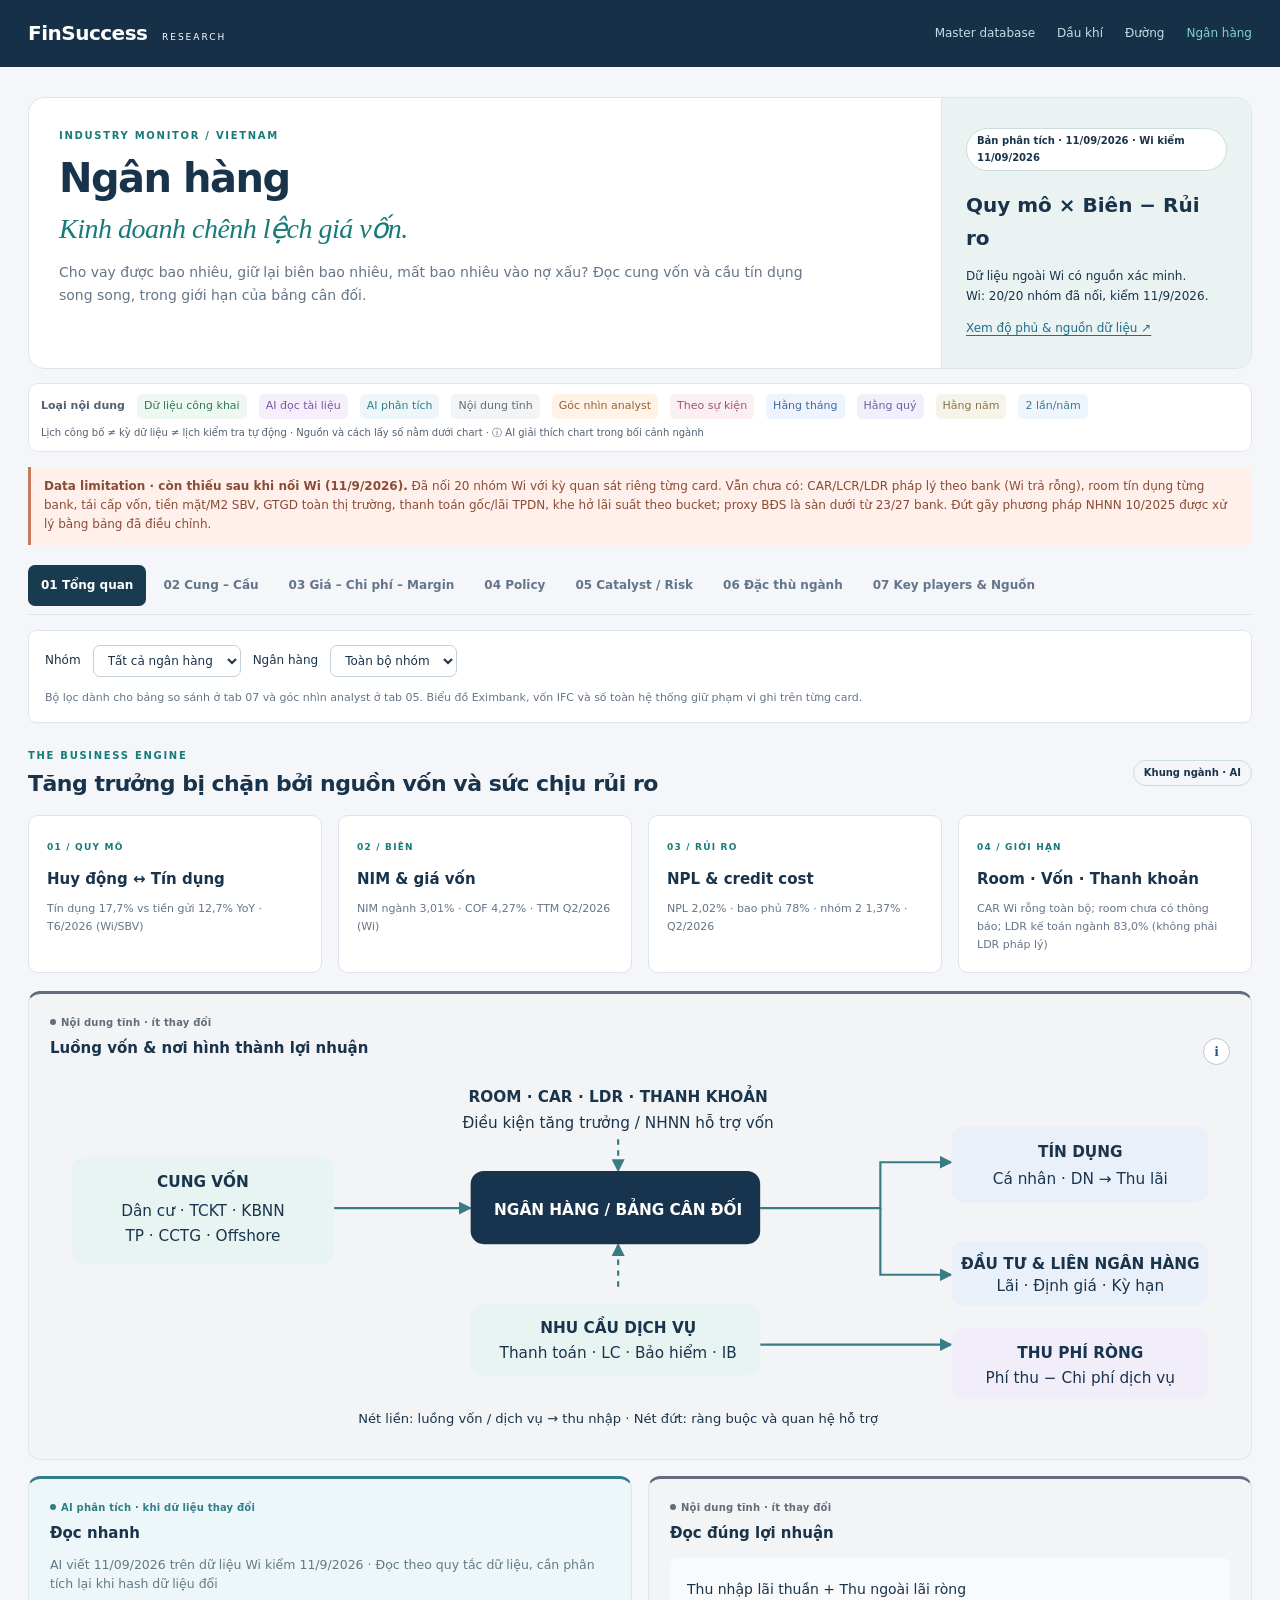
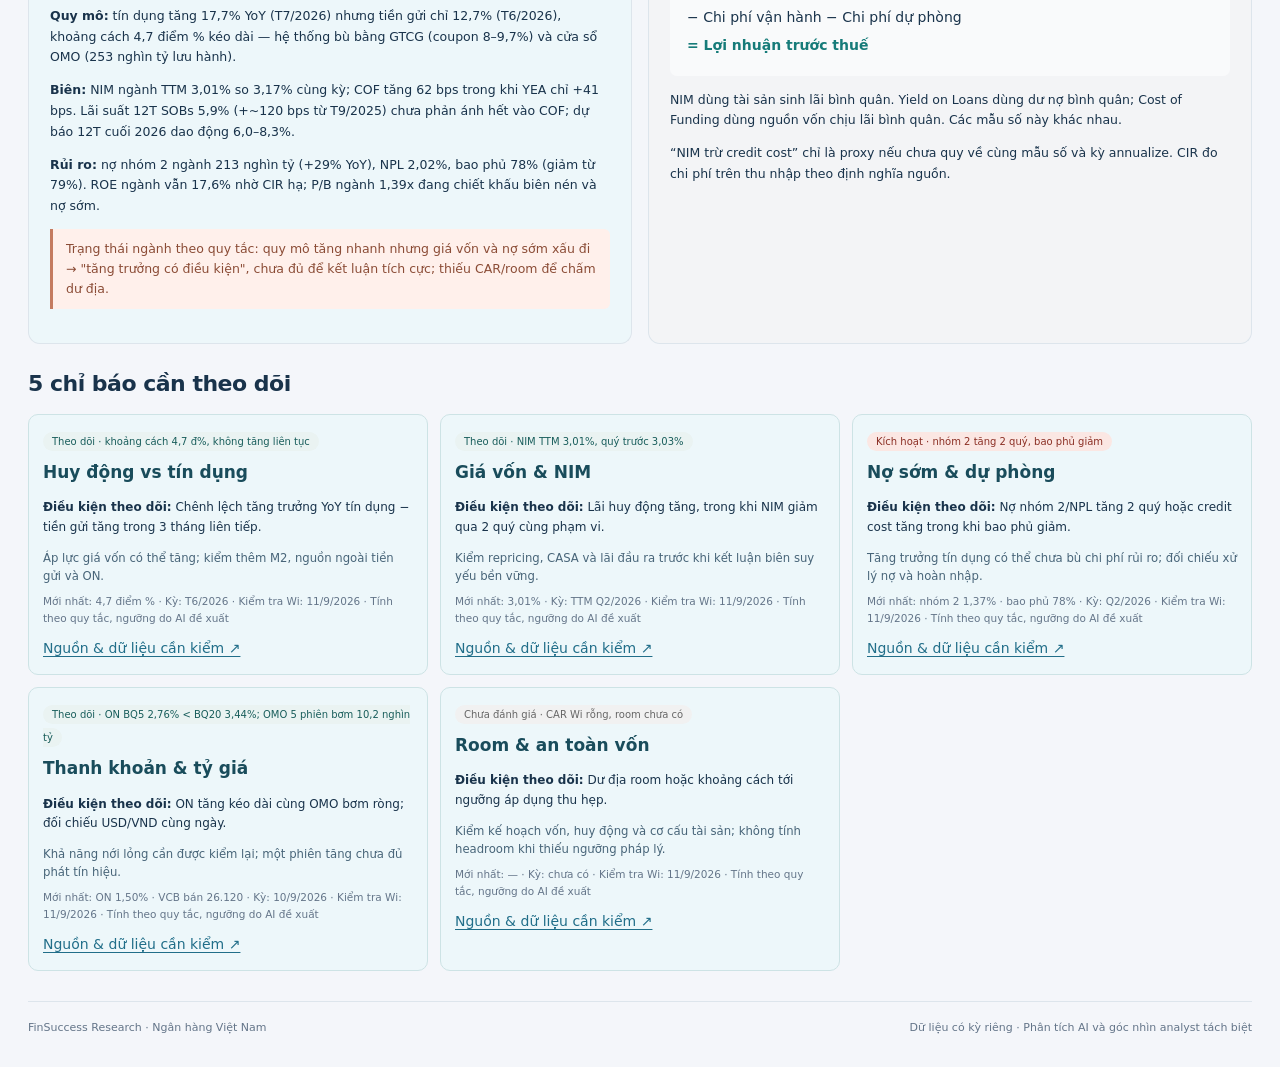
==== Bank/index.html @ e5504bd5 "Tích hợp dashboard Ngân hàng (20 nhóm Wi), cập nhật Dầu khí/Đường và shared assets vào web tổng - Ba" ====
<!doctype html>
<html lang="vi">
<head>
  <meta charset="utf-8"><meta name="viewport" content="width=device-width,initial-scale=1">
  <title>Ngân hàng | FinSuccess Industry Research</title>
  <link rel="stylesheet" href="../assets/bank-dashboard.css">
  <link rel="stylesheet" href="../assets/dashboard-ui.css">
</head>
<body data-sector="bank">
<a class="skip" href="#content">Đến nội dung phân tích</a>
<header class="topbar"><div><a class="brand" href="../">FinSuccess <span>RESEARCH</span></a><nav aria-label="Điều hướng ngành"><a href="../">Master database</a><a href="../Dau-khi/">Dầu khí</a><a href="../Sugar/">Đường</a><a href="./" aria-current="page">Ngân hàng</a></nav></div></header>
<main class="wrap">
  <section class="hero">
    <div><p class="eyebrow">INDUSTRY MONITOR / VIETNAM</p><h1>Ngân hàng<span>Kinh doanh chênh lệch giá vốn.</span></h1><p class="lede">Cho vay được bao nhiêu, giữ lại biên bao nhiêu, mất bao nhiêu vào nợ xấu? Đọc cung vốn và cầu tín dụng song song, trong giới hạn của bảng cân đối.</p></div>
    <div class="hero-aside"><span class="pill">Bản phân tích · 11/09/2026 · Wi kiểm 11/09/2026</span><strong>Quy mô × Biên − Rủi ro</strong><p>Dữ liệu ngoài Wi và Wi bundle đã được tích hợp.<br>Một số block vẫn còn giới hạn dữ liệu theo phạm vi đã thống nhất.</p><a href="#mt7">Xem độ phủ & nguồn dữ liệu ↗</a></div>
  </section>
  <div class="data-gap global-gap"><b>Data limitation · Wi bundle đã được nối.</b> Các số huy động, tín dụng, NIM, chất lượng tài sản, tỷ giá và định giá hiển thị khi có dữ liệu đã xác minh. Một số chỉ tiêu vẫn còn giới hạn (CAR/LDR/LCR, room, refinancing, SBV cash, v.v.) nên không thể kết luận xu hướng toàn ngành từ các khối đó. Số ngoài Wi luôn ghi riêng kỳ và phạm vi.</div>
  <nav class="major-tabs" role="tablist" aria-label="Phân tích ngành ngân hàng">
    <button class="majortabbtn" role="tab" id="tab-mt1" aria-controls="pane-mt1" data-tab="mt1">01 Tổng quan</button>
    <button class="majortabbtn" role="tab" id="tab-mt2" aria-controls="pane-mt2" data-tab="mt2">02 Cung – Cầu</button>
    <button class="majortabbtn" role="tab" id="tab-mt3" aria-controls="pane-mt3" data-tab="mt3">03 Giá – Chi phí – Margin</button>
    <button class="majortabbtn" role="tab" id="tab-mt4" aria-controls="pane-mt4" data-tab="mt4">04 Policy</button>
    <button class="majortabbtn" role="tab" id="tab-mt5" aria-controls="pane-mt5" data-tab="mt5">05 Catalyst / Risk</button>
    <button class="majortabbtn" role="tab" id="tab-mt6" aria-controls="pane-mt6" data-tab="mt6">06 Đặc thù ngành</button>
    <button class="majortabbtn" role="tab" id="tab-mt7" aria-controls="pane-mt7" data-tab="mt7">07 Key players & Nguồn</button>
  </nav>
  <div id="content">
  <section class="majorpane" id="pane-mt1" role="tabpanel" aria-labelledby="tab-mt1" data-tab="mt1">
    <div class="sectionhead"><div><p class="eyebrow">THE BUSINESS ENGINE</p><h2>Tăng trưởng bị chặn bởi nguồn vốn và sức chịu rủi ro</h2></div><span class="tag">Khung ngành · AI</span></div>
    <div class="grid four kpis">
      <article><span>01 / QUY MÔ</span><strong>Huy động ↔ Tín dụng</strong><p>Wi bundle + nguồn public · tháng</p></article>
      <article><span>02 / BIÊN</span><strong>NIM & giá vốn</strong><p>Wi bundle + nguồn public · quý</p></article>
      <article><span>03 / RỦI RO</span><strong>NPL & credit cost</strong><p>Wi bundle + nguồn public · quý</p></article>
      <article><span>04 / GIỚI HẠN</span><strong>Room · Vốn · Thanh khoản</strong><p>Giới hạn vẫn hiển thị rõ khi thiếu dữ liệu</p></article>
    </div>
    <article class="card" data-update-kind="static" data-cadence="rare"><h3 class="chart-title">Luồng vốn & nơi hình thành lợi nhuận</h3>
      <div class="flow-scroll" tabindex="0" role="region" aria-label="Sơ đồ luồng vốn; cuộn ngang trên màn hình nhỏ">
      <svg class="flow" viewBox="0 0 1080 330" role="img" aria-labelledby="flow-title flow-desc"><title id="flow-title">Luồng vốn ngành ngân hàng</title><desc id="flow-desc">Người gửi tiền và nhà tài trợ cấp vốn cho ngân hàng. Ngân hàng phân bổ vào tín dụng và đầu tư. Khách hàng dùng dịch vụ tạo thu phí. NHNN, room và các tỷ lệ an toàn là điều kiện hỗ trợ hoặc giới hạn, thể hiện bằng nét đứt.</desc><defs><marker id="arrow" viewBox="0 0 10 10" refX="9" refY="5" markerWidth="6" markerHeight="6" orient="auto-start-reverse"><path d="M0 0L10 5L0 10Z" fill="#387d85"/></marker></defs>
      <g fill="none" stroke="#387d85" stroke-width="2" marker-end="url(#arrow)"><path d="M260 120H385"/><path d="M650 120H760V78H825"/><path d="M760 120V181H825"/><path d="M650 245H825"/><path stroke-dasharray="5 5" d="M520 192V153"/><path stroke-dasharray="5 5" d="M520 57V86"/></g>
      <rect x="20" y="73" width="240" height="98" rx="12" fill="#e8f4f1"/><rect x="385" y="86" width="265" height="67" rx="12" fill="#18334e"/><rect x="825" y="45" width="235" height="70" rx="12" fill="#eaf0fa"/><rect x="825" y="150" width="235" height="59" rx="12" fill="#eaf0fa"/><rect x="385" y="208" width="265" height="65" rx="12" fill="#e8f4f1"/><rect x="825" y="230" width="235" height="65" rx="12" fill="#f1edf9"/>
      <g text-anchor="middle" font-family="system-ui" font-size="14" fill="#19344d"><text x="140" y="101" font-weight="700">CUNG VỐN</text><text x="140" y="127">Dân cư · TCKT · KBNN</text><text x="140" y="150">TP · CCTG · Offshore</text><text x="520" y="126" fill="white" font-weight="700">NGÂN HÀNG / BẢNG CÂN ĐỐI</text><text x="943" y="73" font-weight="700">TÍN DỤNG</text><text x="943" y="98">Cá nhân · DN → Thu lãi</text><text x="943" y="176" font-weight="700">ĐẦU TƯ & LIÊN NGÂN HÀNG</text><text x="943" y="196">Lãi · Định giá · Kỳ hạn</text><text x="520" y="234" font-weight="700">NHU CẦU DỊCH VỤ</text><text x="520" y="257">Thanh toán · LC · Bảo hiểm · IB</text><text x="943" y="257" font-weight="700">THU PHÍ RÒNG</text><text x="943" y="280">Phí thu − Chi phí dịch vụ</text><text x="520" y="23" font-weight="700">ROOM · CAR · LDR · THANH KHOẢN</text><text x="520" y="47">Điều kiện tăng trưởng / NHNN hỗ trợ vốn</text><text x="520" y="317" font-size="12">Nét liền: luồng vốn / dịch vụ → thu nhập · Nét đứt: ràng buộc và quan hệ hỗ trợ</text></g></svg></div>
      <p class="chart-insight">AI · 11/09/2026 · Khung cơ chế, chưa có dữ liệu ngành: tiền gửi là nghĩa vụ của bank; tín dụng và danh mục đầu tư tạo tài sản sinh lãi. Cung và cầu liên hệ qua bảng cân đối, không phải chuỗi biến đổi hàng hóa. Thu dịch vụ tạo nguồn lợi nhuận bổ sung nhưng vẫn có chi phí vận hành và một số nghiệp vụ sử dụng vốn/rủi ro.</p>
    </article>
    <div class="grid two" style="margin-top:16px"><article class="card" data-update-kind="ai" data-cadence="on-data-change"><h3>Đọc nhanh</h3><p class="analysis-date">AI viết 11/09/2026 · Khung phân tích; chưa phải nhận định thị trường hiện tại</p><p><b>Ba lớp cần đọc:</b> quy mô cho vay trong room và khả năng huy động; NIM sau tác động giá vốn; lợi nhuận sau dự phòng và chi phí vận hành.</p><p>Thu phí là nguồn tăng trưởng bổ sung. Để kiểm chứng, phải tách thanh toán, bảo hiểm, LC/bảo lãnh và dịch vụ thị trường vốn; không lấy toàn bộ thu ngoài lãi làm phí.</p><p class="data-gap">Chưa nối Wi nên chưa chấm trạng thái tích cực/tiêu cực cho ngành hoặc từng bank.</p></article><article class="card" data-update-kind="static" data-cadence="rare"><h3>Đọc đúng lợi nhuận</h3><div class="equation">Thu nhập lãi thuần + Thu ngoài lãi ròng<br>− Chi phí vận hành − Chi phí dự phòng<br><b>= Lợi nhuận trước thuế</b></div><p>NIM dùng tài sản sinh lãi bình quân. Yield on Loans dùng dư nợ bình quân; Cost of Funding dùng nguồn vốn chịu lãi bình quân. Các mẫu số này khác nhau.</p><p>“NIM trừ credit cost” chỉ là proxy nếu chưa quy về cùng mẫu số và kỳ annualize. CIR đo chi phí trên thu nhập theo định nghĩa nguồn.</p></article></div>
    <div class="sectionhead"><h2>5 chỉ báo cần theo dõi</h2></div><div id="overview-watch" class="monitor-grid"></div>
  </section>
  <section class="majorpane" id="pane-mt2" role="tabpanel" aria-labelledby="tab-mt2" data-tab="mt2" hidden>
    <div class="sectionhead"><div><p class="eyebrow">FUNDING & DEMAND</p><h2>Cung vốn đi cùng cầu tín dụng</h2></div></div>
    <div class="subtabs" role="tablist" aria-label="Địa lý cung cầu"><button class="tabbtn" role="tab" id="geo-vn" aria-controls="geo-pane-vn" aria-selected="true" data-geo="vn">Việt Nam</button><button class="tabbtn" role="tab" id="geo-world" aria-controls="geo-pane-world" aria-selected="false" tabindex="-1" data-geo="world">Thế giới / vốn offshore</button></div>
    <div id="geo-pane-vn" role="tabpanel" aria-labelledby="geo-vn"><div class="grid two" data-blocks="2"></div></div>
    <div id="geo-pane-world" role="tabpanel" aria-labelledby="geo-world" hidden><article class="card" data-update-kind="document" data-cadence="irregular" data-refresh-status="snapshot"><h3 class="chart-title">VPBank · nguồn vốn IFC dài hạn</h3><div class="offshore-number">150 <span>triệu USD · khoản vay được phê duyệt</span></div><p>IFC công bố khoản vay 5 năm tối đa 100 triệu USD và 7 năm tối đa 50 triệu USD, hướng tới SME, doanh nghiệp do phụ nữ làm chủ và SME nông nghiệp.</p><ol class="timeline"><li><b>10/02/2026</b><span>Công bố đề xuất đầu tư</span></li><li><b>27/03/2026</b><span>Phê duyệt</span></li><li><b>20/05/2026</b><span>Ký kết</span></li><li><b>29/06/2026</b><span>Hồ sơ ghi nhận “Invested”</span></li></ol><p class="data-gap">Quy mô phê duyệt không xác nhận toàn bộ tiền đã giải ngân. Không cộng khoản IFC 150 triệu USD với tổng gói dự kiến tối đa 830 triệu USD vì IFC là một cấu phần.</p><p class="source-links">Nguồn: <a href="https://disclosures.ifc.org/project-detail/SII/52109/vpb-srloan2026" target="_blank" rel="noopener">IFC · dự án 52109</a></p><p class="cadence-note">Kỳ: sự kiện năm 2026 · Nguồn cập nhật: 04/07/2026 · Kiểm tra: 11/09/2026 · Công bố: theo sự kiện, không cố định · Job: chưa tự động</p><p class="chart-insight">AI · 11/09/2026 · Nguồn IFC kỳ hạn dài hỗ trợ cơ cấu nguồn vốn và phân khúc SME. Tác động lên giá vốn phụ thuộc lãi vay, phí, hedge ngoại tệ và tiến độ giải ngân; chưa có đủ số để kết luận NIM tăng.</p></article><p class="note">Phạm vi: nguồn vốn quốc tế cho ngân hàng Việt Nam, không phải tổng cung–cầu tín dụng toàn cầu. Lợi suất 17 nước và tỷ giá theo dõi ở Catalyst/Risk khi nối Wi.</p></div>
  </section>
  <section class="majorpane" id="pane-mt3" role="tabpanel" aria-labelledby="tab-mt3" data-tab="mt3" hidden>
    <div class="sectionhead"><div><p class="eyebrow">PRICING & PROFITABILITY</p><h2>Giá đầu ra, chi phí đầu vào, biên giữ lại</h2></div><span class="tag">Lãi vay công bố ≠ NIM</span></div>
    <div class="rate-controls"><label for="rate-window">Khoảng thời gian Eximbank</label><select id="rate-window"><option value="all">Toàn bộ năm 2026</option><option value="3">3 tháng gần nhất có số</option></select></div>
    <div class="grid two"><article class="card" data-update-kind="document" data-cadence="irregular" data-refresh-status="loaded"><h3 class="chart-title">Eximbank · lãi suất cho vay bình quân</h3><p class="unit">%/năm · khoản vay theo công bố Eximbank</p><div id="eib-lending" class="chart"></div><div class="chart-legend"><span style="--series:#167b79">Toàn bộ</span><span style="--series:#426cba">Cá nhân</span><span style="--series:#ad724d">Doanh nghiệp</span></div><div class="external-meta"></div><p class="data-gap">Phạm vi một ngân hàng; không đại diện lãi vay toàn ngành, không phải lãi suất của mọi khoản vay mới hoặc Yield on Loans tính từ BCTC.</p><p class="chart-insight">AI · 11/09/2026 · Bản nền EIB tháng 1–7/2026: lãi suất cho vay bình quân tăng, nhưng chưa đủ suy lợi nhuận cải thiện. Đọc đồng thời chênh lệch lãi suất công bố, quy mô và rủi ro khách vay. Khi dữ liệu vượt kỳ này, cần phân tích lại nhận định.</p></article>
    <article class="card" data-update-kind="document" data-cadence="irregular" data-refresh-status="loaded"><h3 class="chart-title">Eximbank · chênh lệch lãi suất bình quân</h3><p class="unit">điểm phần trăm/năm · chênh lệch theo công bố</p><div id="eib-spread" class="chart"></div><div class="chart-legend"><span style="--series:#7862a4">Chênh lệch lãi suất</span></div><div class="external-meta"></div><p class="data-gap">Đây là chênh lệch công bố của Eximbank, không phải NIM hoặc biên sau credit cost. Không trộn với lãi huy động niêm yết của kỳ hạn đơn lẻ.</p><p class="chart-insight">AI · 11/09/2026 · Bản nền EIB tháng 1–7/2026: chênh lệch cuối kỳ thấp hơn đầu kỳ dù lãi vay tăng. Tín hiệu phù hợp với sức ép giá vốn tương đối, nhưng cần NIM Wi và cơ cấu vốn để xác định tác động lợi nhuận.</p></article></div>
    <details class="data-table"><summary>Bảng số gốc Eximbank · xem và đối chiếu</summary><div id="eib-table" class="table-scroll"></div></details>
    <p id="eib-summary" class="note" aria-live="polite"></p>
    <div class="grid two" data-blocks="3"></div>
  </section>
  <section class="majorpane" id="pane-mt4" role="tabpanel" aria-labelledby="tab-mt4" data-tab="mt4" hidden>
    <div class="sectionhead"><div><p class="eyebrow">POLICY TRANSMISSION</p><h2>Chính sách đặt giới hạn cho tăng trưởng</h2></div></div>
    <article class="card" data-update-kind="event" data-cadence="event"><h3 class="chart-title">Mốc pháp lý cần đặt cạnh bảng cân đối</h3><ol class="timeline policy-timeline"><li><b>TT22/2019 & sửa đổi</b><span>Giới hạn và tỷ lệ an toàn. Theo dõi cách xác định nguồn vốn, dư nợ, kỳ hạn và đối tượng áp dụng.</span></li><li><b>TT41/2016 → TT14/2025</b><span>Khung an toàn vốn cần đối chiếu lộ trình chuyển đổi của từng bank. TT14 có hiệu lực 15/09/2025; không đồng nghĩa mọi bank áp dụng đầy đủ ngay.</span></li><li><b>TT25/2026 · 01/07/2026</b><span>Sửa đổi TT22/2019, ban hành 22/06/2026. Cần đọc điều khoản và công bố của bank trước khi tính dư địa.</span></li><li><b>Dự thảo / lấy ý kiến</b><span>Tách đề xuất với văn bản đã ban hành và ngày hiệu lực. Chưa có nội dung dự thảo mới được xác minh trong phiên.</span></li></ol><div class="transmission"><span>Quy định / room</span><b>→</b><span>Vốn & thanh khoản khả dụng</span><b>→</b><span>Tín dụng / cơ cấu tài sản</span><b>→</b><span>NIM · ROE · rủi ro</span></div><p class="source-links">Nguồn: <a href="https://tapchinganhang.gov.vn/chuan-hoa-ty-le-an-toan-von-buoc-tien-moi-trong-quan-ly-rui-ro-va-nang-cao-suc-chong-chiu-cua-he-thong-ngan-hang-16379.html" target="_blank" rel="noopener">Tạp chí Ngân hàng · TT14</a> · <a href="https://congbao.chinhphu.vn/van-ban/thong-tu-so-25-2026-tt-nhnn-469825.htm" target="_blank" rel="noopener">Công báo · TT25/2026</a> · <a href="https://sbv.gov.vn/vi/web/sbv_portal/l%E1%BA%A5y-%C3%BD-ki%E1%BA%BFn-d%E1%BB%B1-th%E1%BA%A3o-vbqppl1" target="_blank" rel="noopener">SBV · dự thảo</a></p><p class="cadence-note">Kỳ: mốc ban hành/hiệu lực · Kiểm tra: 11/09/2026 · Công bố: theo sự kiện · Job: chưa tự động</p><p class="data-gap">Danh sách theo dõi, chưa phải bộ văn bản hợp nhất đầy đủ tại 11/09/2026. Chưa xác minh hết sửa đổi, lộ trình và ngưỡng từng bank; không hiển thị trạng thái tuân thủ. LCR không mặc định là tỷ lệ do TT22 quy định.</p><p class="chart-insight">AI · 11/09/2026 · Sửa cách tính tỷ lệ có thể thay đổi khả năng phân bổ vốn ngay cả khi quy mô tài sản không đổi. Muốn đo tác động phải xác định điều khoản, thời điểm và mẫu số của bank; không gán điểm tác động giả cho văn bản.</p></article>
    <div class="grid two" data-blocks="4"></div><article class="note"><b>Tài liệu nghiên cứu pháp lý</b><p><a href="https://notebook.google.com/notebook/c62e7919-7fc8-440f-9987-6a47ce4d94d0" target="_blank" rel="noopener">Mở NotebookLM do analyst cung cấp ↗</a></p><p class="data-gap">Notebook chưa đọc được trong phiên. Nội dung bên trong chưa được dùng làm bằng chứng; văn bản mới cần đối chiếu nguồn chính thức.</p></article>
  </section>
  <section class="majorpane" id="pane-mt5" role="tabpanel" aria-labelledby="tab-mt5" data-tab="mt5" hidden>
    <div class="sectionhead"><div><p class="eyebrow">THESIS MONITOR</p><h2>Tín hiệu nào sẽ đổi cách nhìn ngành?</h2></div></div>
    <p class="note">Điều kiện dưới đây là giả định theo dõi do AI đề xuất, chưa được kiểm định thống kê. Thiếu số thì trạng thái là “Chưa đánh giá”, không phải “Bình thường”.</p><div id="catalyst-watch" class="monitor-grid"></div>
    <div class="scenarios"><div role="tablist" aria-label="Kịch bản ngành"><button class="tabbtn" role="tab" data-scenario="base" id="scenario-base" aria-controls="scenario-detail" aria-selected="true">Cơ sở</button><button class="tabbtn" role="tab" data-scenario="up" id="scenario-up" aria-controls="scenario-detail" aria-selected="false" tabindex="-1">Thuận lợi</button><button class="tabbtn" role="tab" data-scenario="down" id="scenario-down" aria-controls="scenario-detail" aria-selected="false" tabindex="-1">Bất lợi</button></div><p id="scenario-detail" role="tabpanel" aria-labelledby="scenario-base"></p><small>Khung điều kiện, không gán xác suất hoặc giá mục tiêu khi chưa có dữ liệu.</small></div>
    <div class="grid two" data-blocks="5"></div>
    <details class="analyst-input" data-update-kind="analyst" data-cadence="on-demand"><summary>Góc nhìn riêng của analyst</summary><p>Nhập key insight, giả định hoặc phản biện riêng. Lưu trên trình duyệt này, theo mã/nhóm đang chọn; không tự đồng bộ hay bị job dữ liệu ghi đè.</p><label for="analyst-author">Tác giả</label><input id="analyst-author" maxlength="100" autocomplete="name"><label for="analyst-note">Góc nhìn riêng</label><textarea id="analyst-note" rows="5" maxlength="10000" placeholder="Chưa có ý kiến analyst."></textarea><button class="btn" id="save-note">Lưu góc nhìn</button><button class="btn secondary" id="export-note">Xuất bản sao JSON</button><p id="note-status" role="status"></p></details>
  </section>
  <section class="majorpane" id="pane-mt6" role="tabpanel" aria-labelledby="tab-mt6" data-tab="mt6" hidden>
    <div class="sectionhead"><div><p class="eyebrow">BALANCE SHEET CONSTRAINTS</p><h2>Rủi ro nằm trong cơ cấu, kỳ hạn và mẫu số</h2></div></div>
    <div class="grid two" data-blocks="6"></div>
    <article class="card" data-update-kind="static" data-cadence="rare"><h3>Quy tắc cho proxy BĐS</h3><div class="equation">Tỷ trọng mẫu = Σ dư nợ liên quan BĐS không trùng / Σ tổng dư nợ cùng mẫu<br>Ước lượng hệ thống = tỷ trọng mẫu × tín dụng hệ thống cùng mốc</div><p>Tách BĐS kinh doanh, xây dựng, mua/sửa nhà. Bank không tách vay mua nhà khỏi bán lẻ phải ghi “chưa tách”, không thay bằng 0. Công bố danh sách bank, kỳ, dư nợ mẫu và tỷ lệ độ phủ; khi đổi mẫu phải trình bày ảnh hưởng.</p><p class="data-gap">Ngoại suy giả định bank ngoài mẫu có cơ cấu tương tự mẫu niêm yết; giả định có thể sai đáng kể. Không nối quý của bank với tháng mới nhất của hệ thống rồi trình bày là số cùng kỳ.</p></article>
  </section>
  <section class="majorpane" id="pane-mt7" role="tabpanel" aria-labelledby="tab-mt7" data-tab="mt7" hidden>
    <div class="sectionhead"><div><p class="eyebrow">BANK UNIVERSE & DATA COVERAGE</p><h2>So sánh đúng nhóm, đúng dữ liệu</h2></div></div>
    <div id="players" class="grid four"></div><p class="note">Nhóm theo flow nghiên cứu, không phải phân loại pháp lý hoặc xếp hạng đầu tư. Agribank thuộc Big 4/SOBs nhưng không có P/E/P/B cổ phiếu niêm yết. Danh sách là universe theo dõi, không khẳng định số mã có dữ liệu Wi.</p><div class="table-scroll"><table><caption>Chỉ số so sánh từng bank · bộ lọc áp dụng bảng này và góc nhìn analyst</caption><thead><tr><th>Mã</th><th>Nhóm</th><th>NIM</th><th>CASA</th><th>NPL</th><th>ROE</th><th>P/B</th><th>Kỳ / Trạng thái</th></tr></thead><tbody id="bank-rows"></tbody></table></div>
    <div class="grid two" data-blocks="7"></div>
    <div class="sectionhead"><h2>Nguồn dữ liệu & phần đang chờ</h2><span id="coverage-count" class="tag"></span></div><div class="table-scroll"><table><caption>Danh mục nguồn · dữ liệu thiếu luôn hiển thị</caption><thead><tr><th>Block / chỉ tiêu</th><th>Nguồn</th><th>Kỳ quan sát / Lịch công bố</th><th>Kiểm tra / Trạng thái</th><th>Giới hạn</th></tr></thead><tbody id="source-rows"></tbody></table></div><p class="note">Đã nối bộ tải công khai Eximbank năm 2026, IFC, pháp lý và Wi bundle session-only với dữ liệu thực. Một số khối vẫn còn giới hạn/không có dữ liệu công bố đầy đủ; các phần thiếu vẫn được giữ rõ bằng cảnh báo dữ liệu. Chưa cấu hình job gọi mô hình AI.</p>
  </section>
  </div>
  <footer>FinSuccess Research · Ngân hàng Việt Nam <span>Dữ liệu có kỳ riêng · Phân tích AI và góc nhìn analyst tách biệt</span></footer>
</main>
<noscript><p class="data-gap">Cần bật JavaScript để chuyển tab và xem biểu đồ. Số Wi nằm trong data/bank-wi-data.js và chỉ hiển thị khi có JavaScript.</p></noscript>
<script src="../data/bank-public-data.js"></script><script src="../data/bank-wi-data.js"></script><script src="../assets/bank-content.js"></script><script src="../assets/bank-dashboard.js"></script><script src="../assets/bank-wi.js"></script><script src="../assets/sector-content.js"></script><script src="../assets/dashboard-ui.js"></script>
</body></html>
---- assets/bank-dashboard.css ----
:root{--page:#f4f6fa;--ink:#19334b;--muted:#647589;--line:#dde5ec;--accent:#167b79;--card:#fff;--navy:#19334b}
*{box-sizing:border-box}body{margin:0;background:var(--page);color:var(--ink);font:14px/1.65 Inter,system-ui,-apple-system,sans-serif}a{color:#216e89;text-underline-offset:3px}button,input,select,textarea{font:inherit}button,a,input,select,textarea,summary{touch-action:manipulation}button{cursor:pointer}button:focus-visible,a:focus-visible,summary:focus-visible,select:focus-visible,input:focus-visible,textarea:focus-visible{outline:3px solid #2d9c9b;outline-offset:3px}[hidden]{display:none!important}.skip{position:absolute;left:10px;top:-80px;background:white;padding:10px;z-index:30}.skip:focus{top:10px}.topbar{background:#163047;color:white}.topbar>div{max-width:1420px;margin:auto;padding:17px 28px;display:flex;align-items:center;justify-content:space-between;gap:14px}.topbar a{color:#c9dae7;text-decoration:none;font-size:12px}.topbar a[aria-current]{color:#80d3ca}.topbar .brand{font-size:20px;font-weight:800;letter-spacing:-.5px;color:#fff}.brand span{font-size:9px;letter-spacing:2px;margin-left:8px;font-weight:500}.topbar nav{display:flex;gap:22px}.wrap{max-width:1420px;margin:auto;padding:30px 28px}.hero{background:white;border:1px solid var(--line);border-radius:16px;display:grid;grid-template-columns:1fr 310px;overflow:hidden}.hero>div:first-child{padding:30px}.eyebrow{font-size:10px;font-weight:800;letter-spacing:1.7px;color:var(--accent);margin:0 0 10px}h1{font-size:40px;line-height:1.15;letter-spacing:-1.5px;margin:0}h1 span{display:block;font:italic 28px/1.35 Georgia,serif;color:var(--accent);letter-spacing:-.5px;margin-top:9px}.lede{max-width:760px;color:var(--muted);margin-bottom:0}.hero-aside{background:#eaf3f2;padding:30px 24px;border-left:1px solid #d8e9e5;display:flex;flex-direction:column;justify-content:center}.hero-aside strong{font-size:20px;margin-top:18px}.hero-aside p,.hero-aside a{font-size:12px}.pill,.tag{display:inline-block;width:fit-content;border:1px solid #cbdcde;border-radius:100px;padding:4px 10px;font-size:10px;font-weight:700;white-space:normal}.hero-aside .pill{background:white}.data-gap{background:#fff0eb;border-left:3px solid #c47b60;color:#8b4c36;padding:10px 13px;font-size:12px;line-height:1.6;border-radius:0 6px 6px 0}.global-gap{margin:15px 0}.major-tabs{display:flex;gap:4px;border-bottom:1px solid var(--line);margin:20px 0 0;overflow:auto;background:var(--page);padding-bottom:8px}.majortabbtn{border:0;background:transparent;padding:11px 13px;white-space:nowrap;color:var(--muted);font-size:12px;font-weight:700;border-radius:7px}.majortabbtn[aria-selected=true]{background:#193b50;color:white}.sectionhead{display:flex;align-items:center;justify-content:space-between;gap:15px;margin:25px 0 16px}.sectionhead h2{font-size:22px;line-height:1.35;margin:0;font-weight:700;letter-spacing:-.5px}.sectionhead .eyebrow{margin-bottom:5px}.grid{display:grid;gap:16px}.two{grid-template-columns:repeat(2,minmax(0,1fr))}.four{grid-template-columns:repeat(4,minmax(0,1fr))}.card{background:white;border:1px solid var(--line);padding:21px;border-radius:12px;margin-bottom:0}.card h3{font-size:15px;line-height:1.4;margin:0 0 12px}.card p{font-size:12.5px}.card .unit{font-size:11px;color:var(--muted);margin-top:-2px}.kpis{margin-bottom:18px}.kpis article{padding:18px;background:white;border:1px solid var(--line);border-radius:10px}.kpis article>span{font-size:9px;letter-spacing:1.2px;font-weight:800;color:var(--accent)}.kpis strong{font-size:15px;display:block;margin-top:10px}.kpis p{font-size:11px;color:var(--muted);margin:8px 0 0}.flow-scroll{overflow-x:auto}.flow{width:100%;min-width:800px;display:block}.equation{background:#ffffff90;padding:17px;border-radius:7px;font-size:14px;line-height:2;margin:14px 0}.equation b{color:var(--accent)}.note{padding:15px 18px;background:#eaf1f5;border-radius:8px;font-size:12px;margin:16px 0}.note p{margin-bottom:0}.source-links{font-size:11px!important;overflow-wrap:anywhere;margin:12px 0 4px}.source-note{font-size:11px;color:var(--muted)}.cadence-note{font-size:10px;color:var(--muted);line-height:1.6}.gap-empty{padding:22px 16px;border:1px dashed #c6d4df;border-radius:8px;margin:14px 0;background:#ffffff66;min-height:110px;display:flex;flex-direction:column;justify-content:center;align-items:center;text-align:center}.gap-empty strong{font-size:15px;color:#6e7e8a}.gap-empty span{font-size:11px;color:#748695;margin-top:4px}.subtabs,.scenarios>div{display:flex;gap:7px;margin:14px 0}.tabbtn{border:1px solid #c5d5df;background:white;border-radius:7px;color:var(--ink);padding:8px 15px;font-size:12px}.tabbtn[aria-selected=true]{background:#dcecea;border-color:#99c4bf;color:#185d5b;font-weight:700}[data-blocks]{margin:16px 0}.offshore-number{font-size:50px;font-weight:750;letter-spacing:-2px;color:var(--accent)}.offshore-number span{font-size:14px;letter-spacing:0;font-weight:500}.timeline{padding:0;list-style:none;display:grid;grid-template-columns:repeat(4,minmax(0,1fr));gap:18px;margin:24px 0}.timeline li{padding-top:12px;border-top:3px solid #84bdb7;font-size:12px}.timeline b,.timeline span{display:block}.timeline span{color:var(--muted);margin-top:5px}.transmission{display:flex;align-items:center;gap:12px;flex-wrap:wrap;margin:18px 0}.transmission span{background:#fff9;border:1px solid #e7d4dd;border-radius:8px;padding:10px;font-size:12px}.rate-controls,.bank-filter{display:flex;align-items:center;flex-wrap:wrap;gap:12px;font-size:12px;margin:15px 0}.bank-filter{background:white;padding:14px 16px;border:1px solid var(--line);border-radius:8px}.bank-filter p{width:100%;margin:0;color:var(--muted);font-size:11px}select,input,textarea{border:1px solid #c2d0db;border-radius:7px;padding:7px 10px;background:white;color:var(--ink);max-width:100%}.chart{height:255px}.chart svg{width:100%;height:100%;overflow:visible}.chart svg text{font:11px system-ui;fill:#6b7e91}.chart circle:focus{outline:none;stroke:#162f49;stroke-width:3}.chart-legend{display:flex;gap:16px;flex-wrap:wrap;font-size:11px;margin:8px 0}.chart-legend span:before{content:'';display:inline-block;vertical-align:middle;width:16px;height:3px;background:var(--series);margin-right:6px}.chart-tooltip{position:fixed;z-index:10001;background:#163047;color:white;padding:8px 12px;border-radius:7px;font-size:12px;pointer-events:none;max-width:230px}.data-table{margin:15px 0;border:1px solid var(--line);border-radius:8px;background:white;padding:12px 16px;font-size:12px}.data-table summary{cursor:pointer;font-weight:650}.table-scroll{max-width:100%;overflow:auto;background:white;border:1px solid var(--line);border-radius:9px}table{border-collapse:collapse;width:100%;text-align:left;font-size:11px;min-width:650px}caption{text-align:left;padding:13px;font-weight:700}th,td{border-bottom:1px solid #e5ebf1;padding:11px 13px;vertical-align:top}th{background:#edf2f7;font-size:10px;color:#536c82;text-transform:uppercase;letter-spacing:.5px}td small{display:block;color:var(--muted)}.gap-row td:last-child{color:#91533c;background:#fff4ed}#source-rows td{min-width:145px}#source-rows td:last-child{min-width:260px}.monitor-grid{grid-template-columns:repeat(3,minmax(0,1fr))}.monitor-item strong{font-size:17px!important}.monitor-item p{font-size:12px}.monitor-item .status{border-radius:99px;padding:4px 9px;background:white;font-size:10px;color:#7e7659}.scenarios{background:#fff;border:1px solid var(--line);border-radius:10px;padding:18px;margin:20px 0}.scenarios p{font-size:13px}.scenarios small{font-size:11px;color:var(--muted)}.analyst-input input,.analyst-input textarea{display:block;width:100%;margin:6px 0 12px}.analyst-input label{font-weight:700}.btn{background:#183b50;color:white;border:0;border-radius:7px;padding:9px 14px;margin-right:8px;font-size:12px}.btn.secondary{background:white;color:var(--ink);border:1px solid #c2d0db}.player{background:#fff;border:1px solid var(--line);border-radius:10px;padding:16px}.player h3{font-size:14px;margin:0 0 10px}.player p{font-size:12px;color:var(--muted)}.player button{border:1px solid #d6e3ec;background:#edf3f7;border-radius:5px;margin:3px;padding:4px 7px;font-size:10px;color:var(--ink)}footer{margin:30px 0 0;border-top:1px solid var(--line);padding-top:17px;font-size:11px;color:var(--muted);display:flex;justify-content:space-between;gap:10px}.refresh-error{color:#994b36}
@media(max-width:1000px){.four{grid-template-columns:repeat(2,minmax(0,1fr))}.hero{grid-template-columns:1fr 260px}.timeline{grid-template-columns:repeat(2,minmax(0,1fr))}}
@media(max-width:700px){.wrap{padding:17px 14px}.topbar>div{padding:14px;flex-wrap:wrap}.topbar nav{gap:14px;flex-wrap:wrap}.hero{grid-template-columns:1fr}.hero>div:first-child,.hero-aside{padding:22px}.hero-aside{border-left:0;border-top:1px solid #d8e9e5}.hero-aside strong{font-size:18px;margin-top:12px}h1{font-size:34px}h1 span{font-size:24px}.two,.four,.monitor-grid{grid-template-columns:1fr}.kpis{grid-template-columns:repeat(2,minmax(0,1fr));gap:10px}.kpis article{padding:13px}.kpis strong{font-size:13px}.sectionhead h2{font-size:21px}.sectionhead{align-items:flex-start}.card{padding:17px}.major-tabs{margin-top:14px}.chart{height:230px}.timeline{gap:12px}.offshore-number{font-size:40px}.offshore-number span{display:block;font-size:12px}footer{flex-direction:column}.bank-filter label{min-width:60px}.bank-filter select{flex:1;min-width:170px}.update-legend{font-size:10px}.rate-controls select{width:100%}}

/* Wi blocks (assets/bank-wi.js) */
.wi-body h4{font-size:12px;margin:14px 0 6px;color:var(--ink);font-weight:700;letter-spacing:.2px}.wi-body .chart-legend{margin-top:6px}.wi-body svg{width:100%;height:auto;overflow:visible}.wi-body svg text{font:11px system-ui;fill:#6b7e91}.wi-body circle:focus,.wi-body rect:focus{outline:none;stroke:#162f49;stroke-width:2}
.wi-kpis{display:grid;grid-template-columns:repeat(auto-fit,minmax(150px,1fr));gap:10px;margin:8px 0 6px}.wi-kpis>div{background:#f4f8f9;border:1px solid #dfe9ea;border-radius:8px;padding:10px 12px}.wi-kpis span{display:block;font-size:10px;color:var(--muted);letter-spacing:.3px}.wi-kpis b{display:block;font-size:18px;letter-spacing:-.4px;margin-top:3px;color:var(--ink)}.wi-kpis small{display:block;font-size:10.5px;color:var(--muted);margin-top:2px}
.wi-table{margin:8px 0}.wi-table table{min-width:520px;font-size:11px}.wi-table td,.wi-table th{padding:7px 9px;white-space:nowrap}.wi-table td.sym{font-weight:700}.wi-table caption{font-size:10.5px;font-weight:500;color:var(--muted);padding:8px 9px}
.wi-range{display:flex;gap:6px;margin:8px 0}.wi-range button{border:1px solid #c5d5df;background:#fff;border-radius:6px;padding:5px 10px;font-size:11px;color:var(--ink)}.wi-range button[aria-pressed=true]{background:#dcecea;border-color:#99c4bf;color:#185d5b;font-weight:700}
.wi-news{list-style:none;padding:0;margin:6px 0}.wi-news li{border-bottom:1px solid #e5ebf1;padding:7px 0;font-size:12px}.wi-news li span{display:block;font-size:10.5px;color:var(--muted)}.wi-news li a{display:block;color:#216e89}.wi-news li small{display:block;color:var(--muted);font-size:11px;margin-top:2px}
.wi-target{color:#8b4c36;font-weight:600}.wi-framework{display:block;margin-top:6px;color:var(--muted);font-size:11.5px}.wi-two{gap:12px}
.monitor-item .status[data-state=on]{background:#fbe7e3;color:#8b2f24}.monitor-item .status[data-state=watch]{background:#eaf3f2;color:#185d5b}.monitor-item .status[data-state=na]{background:#f1f1f1;color:#666}
#source-rows tr.wi-row td:last-child{color:var(--ink);background:transparent}
@media(max-width:700px){.wi-kpis b{font-size:15px}.wi-two{grid-template-columns:1fr}}
---- assets/dashboard-ui.css ----
/* Shared sector dashboard presentation. Data limitations retain their existing styles. */
[data-update-kind="public"]{--block-bg:#edf8f3;--block-accent:#34745d}
[data-update-kind="periodic"]{--block-bg:#eef4fd;--block-accent:#456a9a}
[data-update-kind="document"]{--block-bg:#f4effb;--block-accent:#7957a2}
[data-update-kind="static"]{--block-bg:#f3f4f6;--block-accent:#626c7a}
[data-update-kind="analyst"]{--block-bg:#fff3e8;--block-accent:#946332}
[data-update-kind="event"]{--block-bg:#fceff4;--block-accent:#9b5672}
[data-update-kind]{background:var(--block-bg)!important;border-top:3px solid var(--block-accent)!important;color:var(--ink,#172b4d)}
.insight[data-update-kind] b{color:inherit}
.update-badge{display:inline-flex;align-items:center;gap:5px;color:var(--block-accent);font-size:10px;font-weight:700;line-height:1.5;margin-bottom:8px;letter-spacing:.02em}
.update-badge::before{content:"";width:6px;height:6px;background:var(--block-accent);border-radius:50%}
.update-legend{display:flex;flex-wrap:wrap;align-items:center;gap:6px 12px;margin:14px 0;padding:10px 12px;border:1px solid #e1e6ed;border-radius:10px;background:#fff;color:#526174;font-size:11px}
.update-legend .legend-item{background:var(--block-bg);color:var(--block-accent);border-radius:5px;padding:3px 7px;border-top:0!important}
.update-legend small{flex-basis:100%;font-size:10px}
.chart-title{display:flex;align-items:flex-start;justify-content:space-between;gap:8px}
.chart-info-button{display:inline-flex;align-items:center;justify-content:center;flex:none;width:27px;height:27px;padding:0;border:1px solid #b8c7d9;border-radius:50%;background:#fff;color:#355978;font:700 15px Georgia,serif;cursor:pointer;vertical-align:middle;margin-left:6px}
.chart-info-button:hover{background:#e5edf7}
.chart-info-button:focus-visible{outline:3px solid #178774;outline-offset:3px}
.chart-info-panel{position:fixed;z-index:10000;box-sizing:border-box;width:min(480px,calc(100vw - 24px));max-height:min(480px,65vh);overflow:auto;padding:17px 19px;background:#fff;color:#23354b;border:1px solid #c6d3e1;border-radius:12px;box-shadow:0 12px 40px #132c4a30;font-size:12px;line-height:1.65;overscroll-behavior:contain}
.chart-info-panel[hidden]{display:none}
.chart-info-panel .conf-note,.chart-info-panel .source-note,.chart-info-panel .signal-line,.chart-info-panel .srcrow{display:block;background:transparent;border:0;padding:0;margin:10px 0;color:#33475c;font-size:12px}
.chart-info-panel .srcrow a{display:inline-block;margin:0 10px 5px 0}
.chart-info-panel a{color:#126a86;text-decoration:underline}
.chart-info-panel .info-heading{font-weight:800;color:#183b57;margin-bottom:8px}
.chart-info-panel code{overflow-wrap:anywhere}
@media print{.chart-info-button,.update-legend{display:none}.chart-info-panel{position:static;width:100%;max-height:none;box-shadow:none;break-inside:avoid}.chart-info-panel[hidden]{display:block}}
/* Let charts and scrollable tables shrink inside narrow grid columns. */
.grid>*{min-width:0}
.card,.viz-block{min-width:0}
.chart-title{overflow-wrap:anywhere}
@media(max-width:700px){.chart-info-button{width:32px;height:32px}.update-legend{gap:6px}.chart-info-panel{padding:14px}}
[data-update-kind="ai"]{--block-bg:#edf7fa;--block-accent:#327d8a}
[data-update-kind="periodic"][data-cadence="quarterly"]{--block-bg:#f1effc;--block-accent:#6c61a3}
[data-update-kind="periodic"][data-cadence="annual"]{--block-bg:#f6f3e9;--block-accent:#857445}
[data-update-kind="periodic"][data-cadence="semiannual"]{--block-bg:#eef6fb;--block-accent:#3c7897}
.chart-info-panel .chart-insight{font-size:13px;line-height:1.65}
.chart-info-panel details{margin-top:14px;border-top:1px solid #e6eaf0;padding-top:10px;font-size:11px;color:#53667a}
.cadence-note{font-size:10.5px!important;margin-top:8px!important}
.policy-visuals{margin:14px 0}
.analyst-input{margin-top:18px;border-radius:8px;padding:12px;font-size:12px}
.analyst-input summary{cursor:pointer;font-weight:700}
.refresh-note{font-size:11px;color:#426476;margin:6px 0;line-height:1.5}
.refresh-note.is-stale{color:#936533}
.monitor-grid{display:grid;grid-template-columns:repeat(3,minmax(0,1fr));gap:12px;margin:14px 0}
.monitor-item{padding:14px;border:1px solid #cde3e5;border-radius:10px;background:#edf7fa;min-width:0}
.monitor-item strong{display:block;font-size:20px;color:#194c5b;margin:6px 0}
.monitor-item small{display:block;line-height:1.5;color:#486579}
.monitor-item progress{width:100%;accent-color:#4b8b94;height:9px}
.hormuz-controls{display:flex;gap:8px;flex-wrap:wrap;margin:8px 0}
.hormuz-controls button{border:1px solid #bcd0dd;border-radius:6px;background:#fff;color:#274956;padding:6px 12px;cursor:pointer}
.hormuz-controls button[aria-pressed="true"]{background:#d6edf3;font-weight:700}
@media(max-width:700px){.monitor-grid{grid-template-columns:1fr}.policy-visuals{grid-template-columns:minmax(0,1fr)}}
.update-badge{display:flex;width:fit-content;max-width:100%}
.analysis-date{display:block;color:#627a85;font-size:10px;line-height:1.5;margin-bottom:8px}
.summary-archive{font-size:12px;margin-top:8px}
.summary-archive summary{cursor:pointer}
.summary-archive [data-update-kind]{padding:12px;margin-top:8px;border-radius:8px;line-height:1.6}
.summary-archive [data-update-kind] b{color:inherit}
.chart-info-panel summary{cursor:pointer}
.refresh-note a{color:#176c80;text-decoration:underline;margin-left:6px}
.value-chain-card{margin-bottom:14px}.value-chain-scroll{overflow-x:auto;margin:12px 0}.value-chain-scroll svg{display:block;width:100%;min-width:820px;font:14px Arial,sans-serif;fill:#254255}.chain-node{fill:#fff;stroke:#bed1d8;stroke-width:1.3}.chain-edge{fill:none;stroke:#578179;stroke-width:2}.chain-edge.support{stroke-dasharray:5 5}.chain-lane{font-size:13px;font-weight:700}.value-chain-scroll:focus-visible{outline:2px solid #268a76}.supply-tabs{display:flex;gap:8px;margin:12px 0 20px}.supply-tabs button{padding:9px 23px;border:1px solid #c6d8df;border-radius:20px;background:#fff;color:#36566b;cursor:pointer;font-weight:700}.supply-tabs [aria-selected="true"]{background:#dcefe9;border-color:#76ab9b;color:#20594b}.supply-pane[hidden]{display:none!important}.source-info-button{width:20px;height:20px;font-size:12px}.source-compact{display:flex;align-items:center;flex-wrap:wrap;gap:4px 8px}.source-compact a{margin:0}.card[data-block-id="fast-price"]{margin:14px 0}.supply-pane .legend{gap:14px}
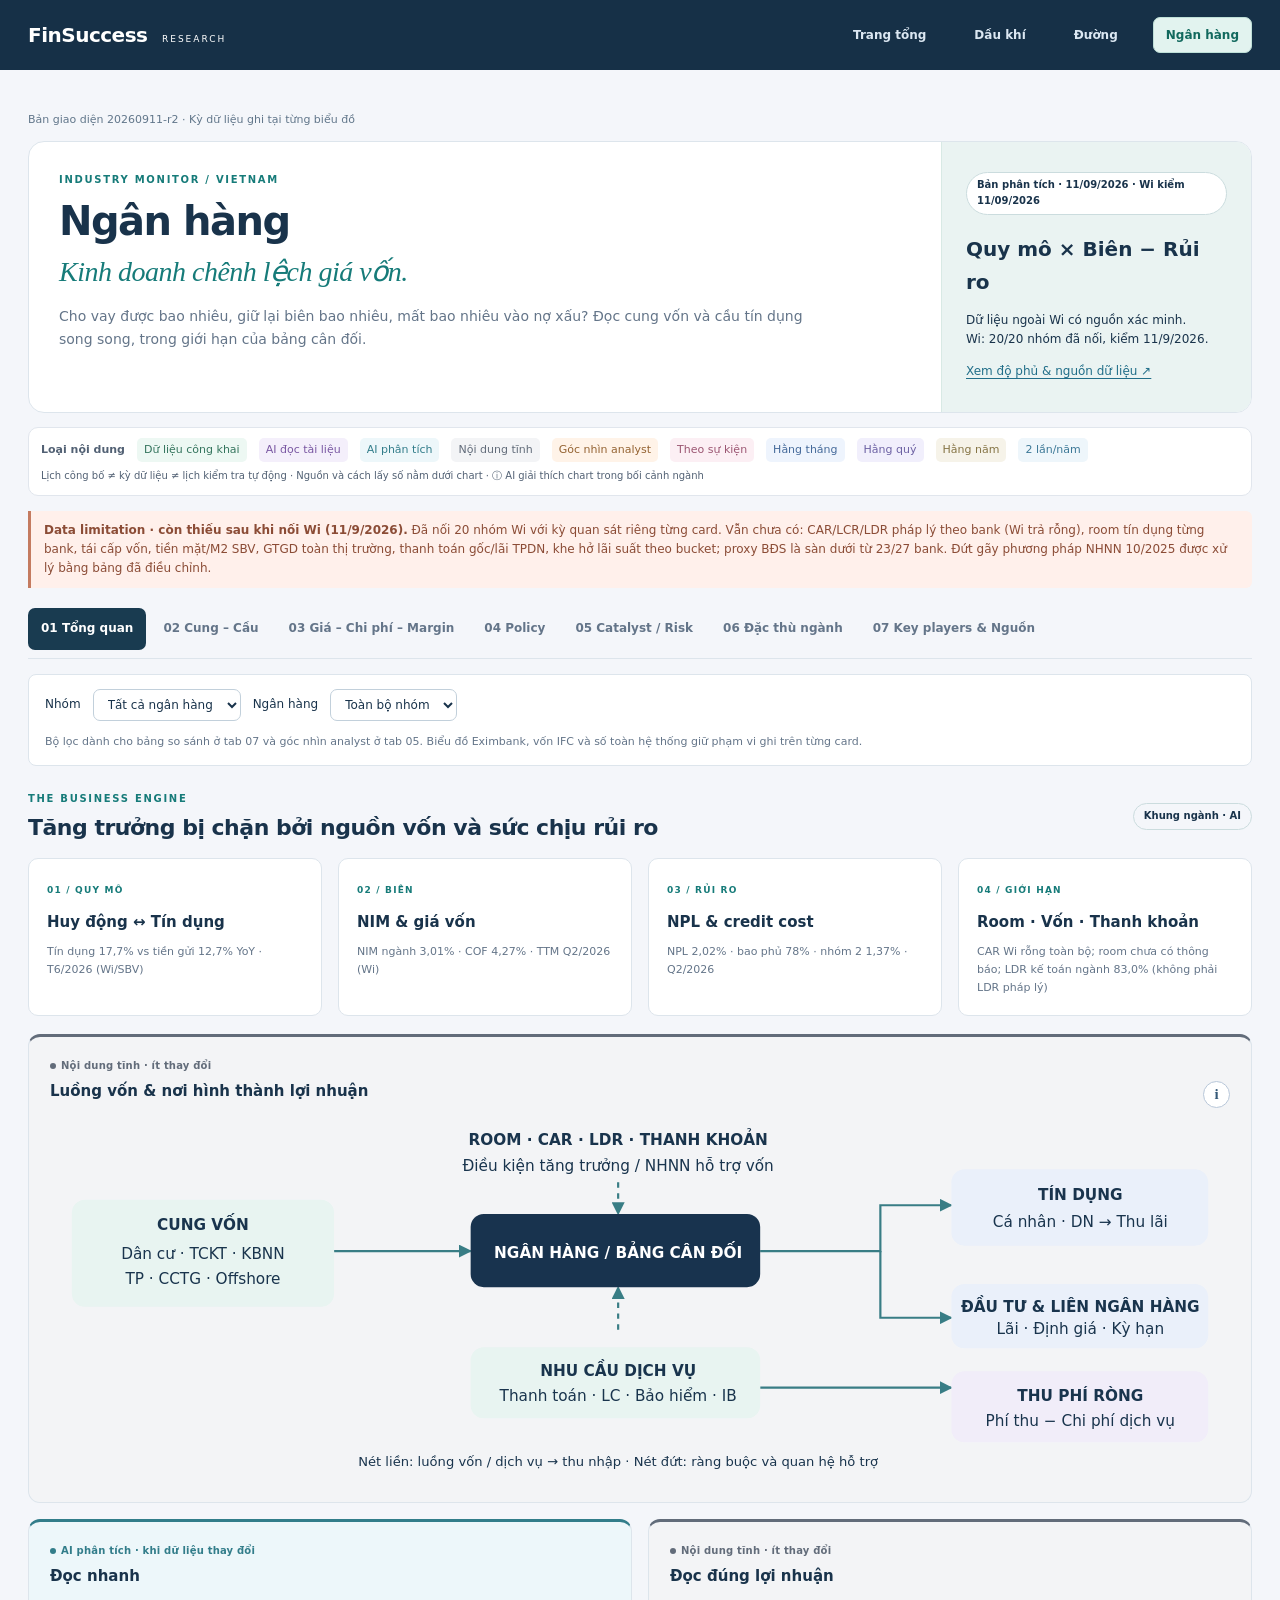
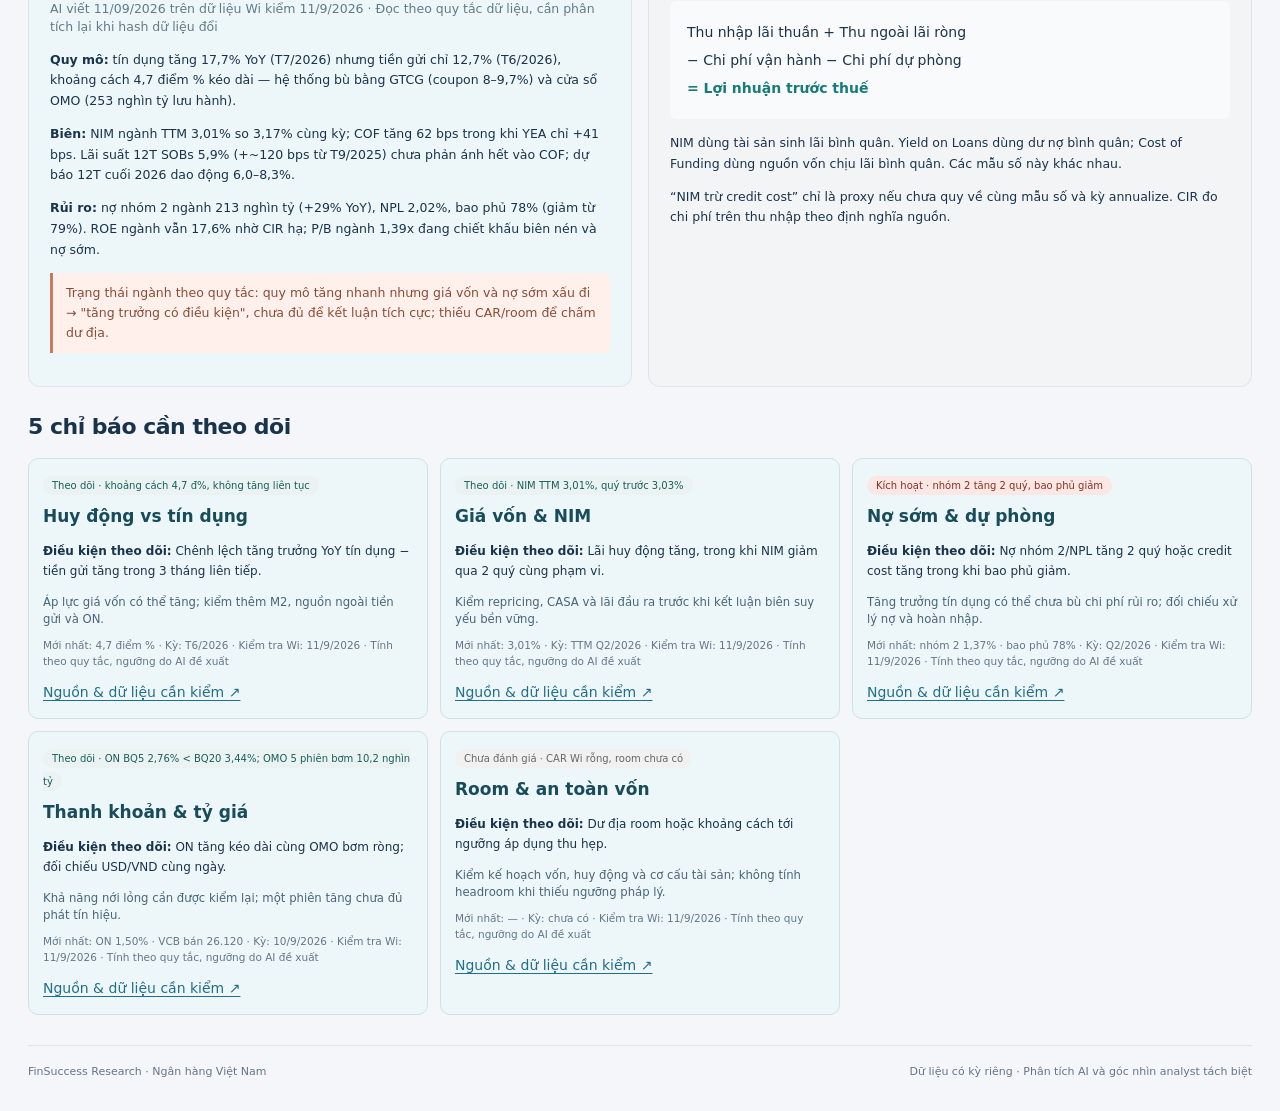
==== commit c2b97774: "Fix hub routing and version all three sector dashboards" ====
--- a/Bank/index.html
+++ b/Bank/index.html
@@ -3,13 +3,16 @@
 <head>
   <meta charset="utf-8"><meta name="viewport" content="width=device-width,initial-scale=1">
   <title>Ngân hàng | FinSuccess Industry Research</title>
-  <link rel="stylesheet" href="../assets/bank-dashboard.css">
-  <link rel="stylesheet" href="../assets/dashboard-ui.css">
+  <link rel="stylesheet" href="../assets/site-navigation.css?v=54a3825f55f4">
+  <script src="../assets/site-navigation.js?v=9b367760d97e" data-release="20260911-r2"></script>
+  <link rel="stylesheet" href="../assets/bank-dashboard.css?v=d1e4b007a137">
+  <link rel="stylesheet" href="../assets/dashboard-ui.css?v=6eb362c24297">
 </head>
 <body data-sector="bank">
 <a class="skip" href="#content">Đến nội dung phân tích</a>
-<header class="topbar"><div><a class="brand" href="../">FinSuccess <span>RESEARCH</span></a><nav aria-label="Điều hướng ngành"><a href="../">Master database</a><a href="../Dau-khi/">Dầu khí</a><a href="../Sugar/">Đường</a><a href="./" aria-current="page">Ngân hàng</a></nav></div></header>
+<header class="topbar"><div><a class="brand" data-site-route="home" href="../">FinSuccess <span>RESEARCH</span></a><nav data-site-navigation="bank"><a href="../">Trang tổng</a><a href="../Dau-khi/">Dầu khí</a><a href="../Sugar/">Đường</a><a href="./" aria-current="page">Ngân hàng</a></nav></div></header>
 <main class="wrap">
+  <p class="site-release-inline" data-release-label></p>
   <section class="hero">
     <div><p class="eyebrow">INDUSTRY MONITOR / VIETNAM</p><h1>Ngân hàng<span>Kinh doanh chênh lệch giá vốn.</span></h1><p class="lede">Cho vay được bao nhiêu, giữ lại biên bao nhiêu, mất bao nhiêu vào nợ xấu? Đọc cung vốn và cầu tín dụng song song, trong giới hạn của bảng cân đối.</p></div>
     <div class="hero-aside"><span class="pill">Bản phân tích · 11/09/2026 · Wi kiểm 11/09/2026</span><strong>Quy mô × Biên − Rủi ro</strong><p>Dữ liệu ngoài Wi và Wi bundle đã được tích hợp.<br>Một số block vẫn còn giới hạn dữ liệu theo phạm vi đã thống nhất.</p><a href="#mt7">Xem độ phủ & nguồn dữ liệu ↗</a></div>
@@ -86,5 +89,5 @@
   <footer>FinSuccess Research · Ngân hàng Việt Nam <span>Dữ liệu có kỳ riêng · Phân tích AI và góc nhìn analyst tách biệt</span></footer>
 </main>
 <noscript><p class="data-gap">Cần bật JavaScript để chuyển tab và xem biểu đồ. Số Wi nằm trong data/bank-wi-data.js và chỉ hiển thị khi có JavaScript.</p></noscript>
-<script src="../data/bank-public-data.js"></script><script src="../data/bank-wi-data.js"></script><script src="../assets/bank-content.js"></script><script src="../assets/bank-dashboard.js"></script><script src="../assets/bank-wi.js"></script><script src="../assets/sector-content.js"></script><script src="../assets/dashboard-ui.js"></script>
+<script src="../data/bank-public-data.js?v=acee1e92ccf7"></script><script src="../data/bank-wi-data.js?v=6679467647c3"></script><script src="../assets/bank-content.js?v=a0e5e524576d"></script><script src="../assets/bank-dashboard.js?v=a3ef18aa27c0"></script><script src="../assets/bank-wi.js?v=2452afc6fa10"></script><script src="../assets/sector-content.js?v=900113ed2650"></script><script src="../assets/dashboard-ui.js?v=91bf7c3c5322"></script>
 </body></html>
--- a/assets/site-navigation.css
+++ b/assets/site-navigation.css
@@ -0,0 +1,12 @@
+/* Shared navigation only; financial cards and source limitations are untouched. */
+html[data-redirecting="true"] body{visibility:hidden}
+.site-navigation-shell{background:#112b43;border-bottom:1px solid #29445c}
+.site-navigation-inner{max-width:1460px;margin:auto;padding:10px 22px;display:flex;align-items:center;justify-content:space-between;gap:12px;flex-wrap:wrap}
+.site-navigation{display:flex;gap:7px;align-items:center;flex-wrap:wrap}
+.site-navigation a,.topbar .site-navigation a{display:inline-flex;align-items:center;min-height:36px;padding:7px 12px;border:1px solid transparent;border-radius:7px;color:#dbe7f2;text-decoration:none;font:600 12px/1.4 Inter,system-ui,sans-serif;white-space:nowrap}
+.site-navigation a:hover,.topbar .site-navigation a:hover{background:#ffffff14;color:white}
+.site-navigation a[aria-current="page"],.topbar .site-navigation a[aria-current="page"]{background:#e2f3ef;color:#12695e;border-color:#bedfd7}
+.site-navigation a:focus-visible{outline:3px solid #75d0bf;outline-offset:2px}
+.site-release-note{font:11px/1.5 Inter,system-ui,sans-serif;color:#b9ccdb;margin:0}
+.site-release-inline{color:#61768a;font:11px/1.5 Inter,system-ui,sans-serif;margin:12px 0}
+@media(max-width:700px){.site-navigation-inner{padding:10px 14px}.site-navigation{gap:4px}.site-navigation a,.topbar .site-navigation a{padding:7px 9px;font-size:11px}.site-release-note{font-size:10px}}
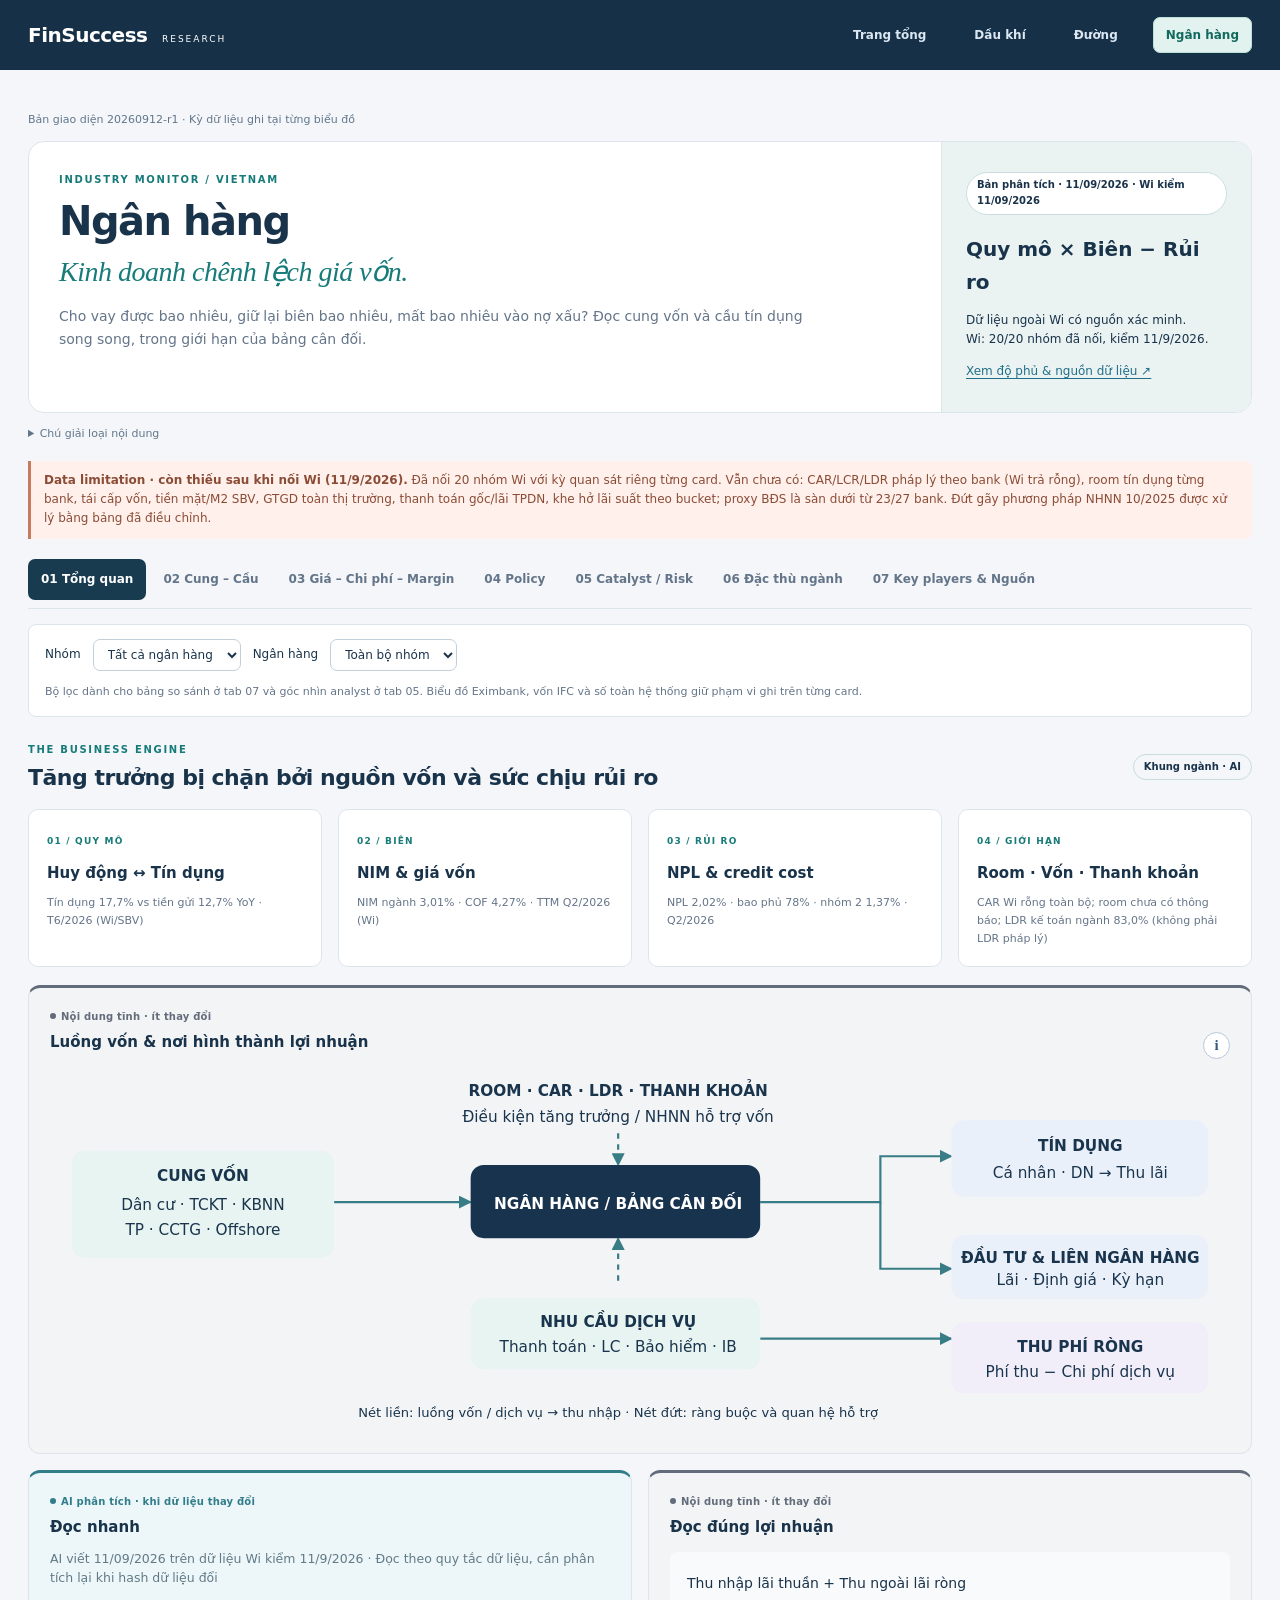
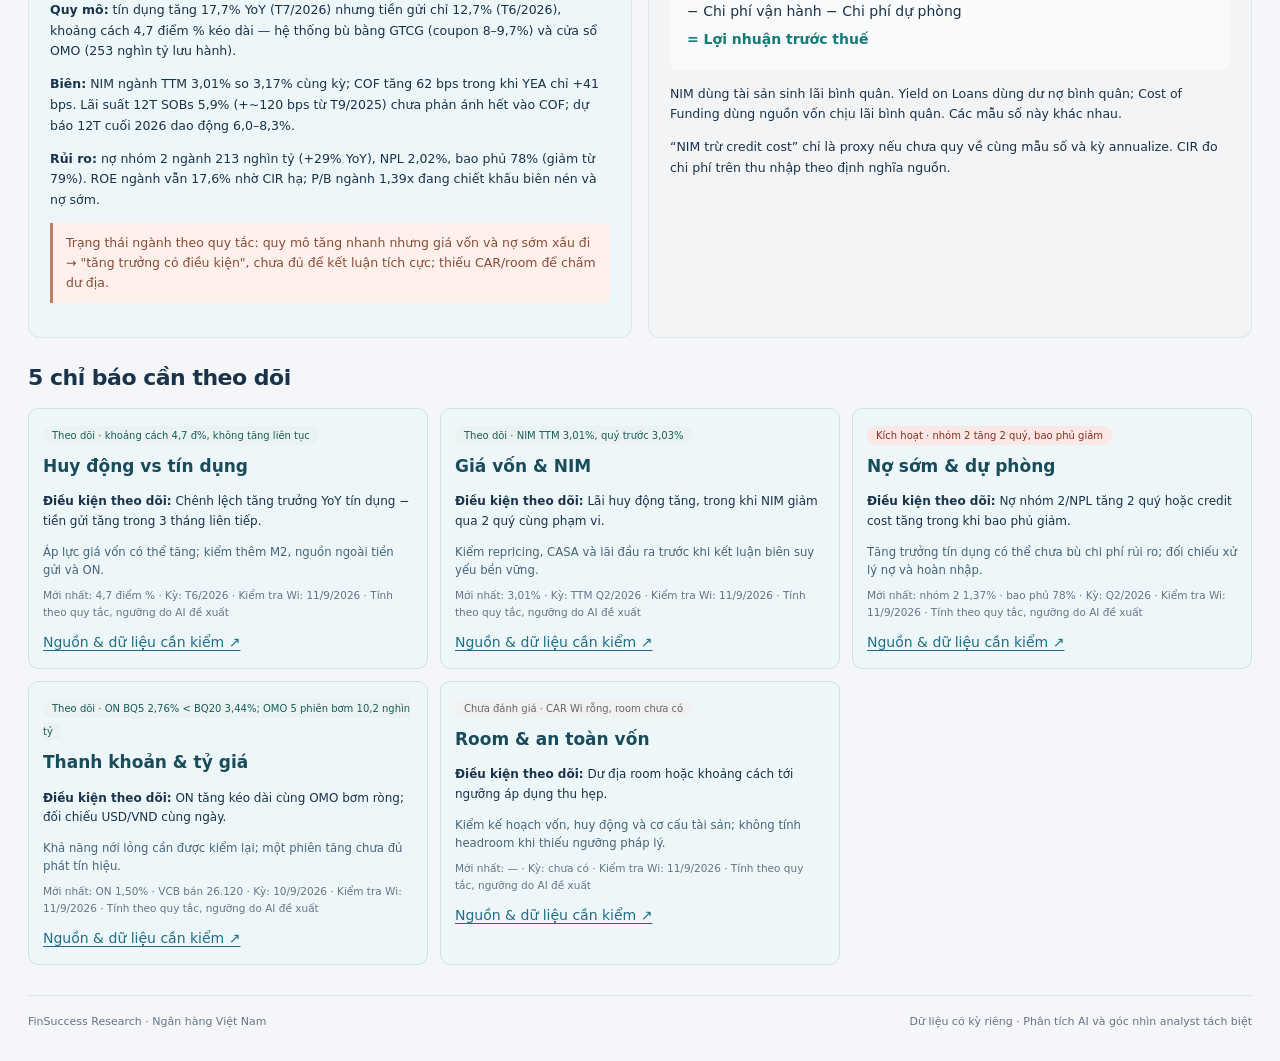
==== commit c39d28fc: "Simplify chart cards and group oil inventory views" ====
--- a/Bank/index.html
+++ b/Bank/index.html
@@ -4,9 +4,9 @@
   <meta charset="utf-8"><meta name="viewport" content="width=device-width,initial-scale=1">
   <title>Ngân hàng | FinSuccess Industry Research</title>
   <link rel="stylesheet" href="../assets/site-navigation.css?v=54a3825f55f4">
-  <script src="../assets/site-navigation.js?v=9b367760d97e" data-release="20260911-r2"></script>
+  <script src="../assets/site-navigation.js?v=9b367760d97e" data-release="20260912-r1"></script>
   <link rel="stylesheet" href="../assets/bank-dashboard.css?v=d1e4b007a137">
-  <link rel="stylesheet" href="../assets/dashboard-ui.css?v=6eb362c24297">
+  <link rel="stylesheet" href="../assets/dashboard-ui.css?v=46541cba0fd4">
 </head>
 <body data-sector="bank">
 <a class="skip" href="#content">Đến nội dung phân tích</a>
@@ -89,5 +89,6 @@
   <footer>FinSuccess Research · Ngân hàng Việt Nam <span>Dữ liệu có kỳ riêng · Phân tích AI và góc nhìn analyst tách biệt</span></footer>
 </main>
 <noscript><p class="data-gap">Cần bật JavaScript để chuyển tab và xem biểu đồ. Số Wi nằm trong data/bank-wi-data.js và chỉ hiển thị khi có JavaScript.</p></noscript>
-<script src="../data/bank-public-data.js?v=acee1e92ccf7"></script><script src="../data/bank-wi-data.js?v=6679467647c3"></script><script src="../assets/bank-content.js?v=a0e5e524576d"></script><script src="../assets/bank-dashboard.js?v=a3ef18aa27c0"></script><script src="../assets/bank-wi.js?v=2452afc6fa10"></script><script src="../assets/sector-content.js?v=900113ed2650"></script><script src="../assets/dashboard-ui.js?v=91bf7c3c5322"></script>
+<script src="../data/bank-public-data.js?v=acee1e92ccf7"></script><script src="../data/bank-wi-data.js?v=6679467647c3"></script><script src="../assets/bank-content.js?v=a0e5e524576d"></script><script src="../assets/bank-dashboard.js?v=a3ef18aa27c0"></script><script src="../assets/bank-wi.js?v=2452afc6fa10"></script><script src="../assets/sector-content.js?v=900113ed2650"></script><script src="../assets/chart-cards.js?v=f44a219020ee"></script>
+<script src="../assets/dashboard-ui.js?v=6b0822e725ed"></script>
 </body></html>
--- a/assets/dashboard-ui.css
+++ b/assets/dashboard-ui.css
@@ -59,3 +59,47 @@
 .chart-info-panel summary{cursor:pointer}
 .refresh-note a{color:#176c80;text-decoration:underline;margin-left:6px}
 .value-chain-card{margin-bottom:14px}.value-chain-scroll{overflow-x:auto;margin:12px 0}.value-chain-scroll svg{display:block;width:100%;min-width:820px;font:14px Arial,sans-serif;fill:#254255}.chain-node{fill:#fff;stroke:#bed1d8;stroke-width:1.3}.chain-edge{fill:none;stroke:#578179;stroke-width:2}.chain-edge.support{stroke-dasharray:5 5}.chain-lane{font-size:13px;font-weight:700}.value-chain-scroll:focus-visible{outline:2px solid #268a76}.supply-tabs{display:flex;gap:8px;margin:12px 0 20px}.supply-tabs button{padding:9px 23px;border:1px solid #c6d8df;border-radius:20px;background:#fff;color:#36566b;cursor:pointer;font-weight:700}.supply-tabs [aria-selected="true"]{background:#dcefe9;border-color:#76ab9b;color:#20594b}.supply-pane[hidden]{display:none!important}.source-info-button{width:20px;height:20px;font-size:12px}.source-compact{display:flex;align-items:center;flex-wrap:wrap;gap:4px 8px}.source-compact a{margin:0}.card[data-block-id="fast-price"]{margin:14px 0}.supply-pane .legend{gap:14px}
+
+/* Compact chart cards: classification in badges, provenance on demand. */
+.card.compact-chart-card,.viz-block.compact-chart-card{background:#fff!important;border-top:1px solid #dce5ed!important}
+.compact-chart-card>.update-badge{background:var(--block-bg,#f0f4f6);color:var(--block-accent,#476478);border-radius:5px;padding:3px 7px;font-size:10px;letter-spacing:0;margin-bottom:10px}
+.compact-chart-card .chart-title{line-height:1.45}
+.chart-footer{margin-top:12px;border-top:1px solid #e8edf2;padding-top:10px;font-size:11px;line-height:1.55;color:#627689;clear:both}
+.chart-source-line{display:flex;align-items:baseline;gap:4px 12px;flex-wrap:wrap;font-size:11px;overflow-wrap:anywhere}
+.chart-source-line a{color:#217d70;text-decoration:none;font-weight:650}
+.chart-source-line a::after{content:' ↗'}
+.chart-source-line a:hover{text-decoration:underline}
+.chart-card-actions{margin-top:9px;display:flow-root}
+.chart-insight-action{float:left;width:auto;height:auto;min-height:32px;padding:5px 10px;border-radius:6px;margin:0 12px 4px 0;font:600 11px/1.5 Inter,system-ui,sans-serif;color:#355978;background:#f7fafc}
+.chart-source-details>summary{display:inline-flex;align-items:center;min-height:32px;padding:5px 0;cursor:pointer;color:#48667b;font:600 11px/1.5 Inter,system-ui,sans-serif;list-style:none}
+.chart-source-details>summary::-webkit-details-marker{display:none}
+.chart-source-details>summary::after{content:'＋';margin-left:8px;font-size:14px}
+.chart-source-details[open]>summary::after{content:'−'}
+.source-details-body{clear:both;margin-top:10px;padding:12px 14px;border-radius:8px;background:#f6f8fb;border:1px solid #e3eaf0;overflow-wrap:anywhere;color:#53687b}
+.source-details-body .source-note,.source-details-body .cadence-note,.source-details-body .refresh-note,.source-details-body .source-links{font-size:12px!important;line-height:1.65;margin:6px 0!important}
+.source-details-body .srcrow{margin:8px 0;gap:4px 10px}
+.source-details-body .srcrow a{background:none;border:0;border-radius:0;padding:0;font-size:11px;text-decoration:underline}
+.source-details-body a{color:#217784}
+.source-details-body details{margin-top:12px}
+.card .chart-caveat,.card .chart-freshness,.chart-caveat,.chart-freshness{font-size:11px;line-height:1.55;margin:0 0 7px;color:#687a86}
+.card .chart-freshness,.chart-freshness{color:#95682f}
+.chart-source-details>summary:focus-visible,.classification-key>summary:focus-visible,.inventory-tabs button:focus-visible{outline:3px solid #278e7d;outline-offset:3px;border-radius:5px}
+.classification-key{margin:12px 0 18px;font-size:11px;color:#627689}
+.classification-key>summary{cursor:pointer;width:fit-content}
+.classification-key .update-legend{margin:8px 0}
+.inventory-group{grid-column:1/-1;min-width:0;background:#fff;border:1px solid #dce5ed;border-radius:10px;padding:18px}
+.inventory-group>h3{font-size:16px;margin:0 0 12px;color:#254459}
+.inventory-group>.card{border:0!important;padding:12px 0 0;box-shadow:none;margin:0}
+.inventory-group>.card[hidden]{display:none!important}
+.inventory-tabs{display:flex;gap:7px;flex-wrap:wrap;border-bottom:1px solid #e3eaf0;padding-bottom:10px}
+.inventory-tabs button{background:#f4f7fa;color:#4c6678;border:1px solid #d9e3eb;border-radius:6px;padding:8px 13px;font:600 12px system-ui;cursor:pointer}
+.inventory-tabs button[aria-selected=true]{background:#e2f1ec;border-color:#b4d6cb;color:#216b59}
+.inventory-overview{display:grid;grid-template-columns:repeat(4,minmax(0,1fr));gap:10px;margin:0 0 16px}
+.inventory-overview>div{padding:10px 12px;border-left:2px solid #cee5df;background:#f8fbfa}
+.inventory-overview span,.inventory-overview small{display:block;font-size:11px;color:#627689}
+.inventory-overview strong{display:block;font-size:18px;margin:5px 0;color:#245b55}
+.inventory-group [id^=ch] svg{max-height:300px}
+@media(max-width:700px){.inventory-group{padding:14px}.inventory-overview{grid-template-columns:repeat(2,minmax(0,1fr));gap:7px}.inventory-overview strong{font-size:15px}.inventory-overview>div{padding:8px}.inventory-tabs{gap:5px}.inventory-tabs button{font-size:11px;padding:8px 9px}.source-details-body{padding:10px}.chart-source-line{gap:3px 10px}}
+@media print{.inventory-group>.card[hidden]{display:block!important}.inventory-tabs{display:none}.chart-source-details>.source-details-body{display:block!important}.chart-insight-action{display:none}}
+.inventory-group [id^=ch]{min-height:0!important}
+.chart-card-actions button,.chart-source-details>summary,.inventory-tabs button{scroll-margin-top:190px}
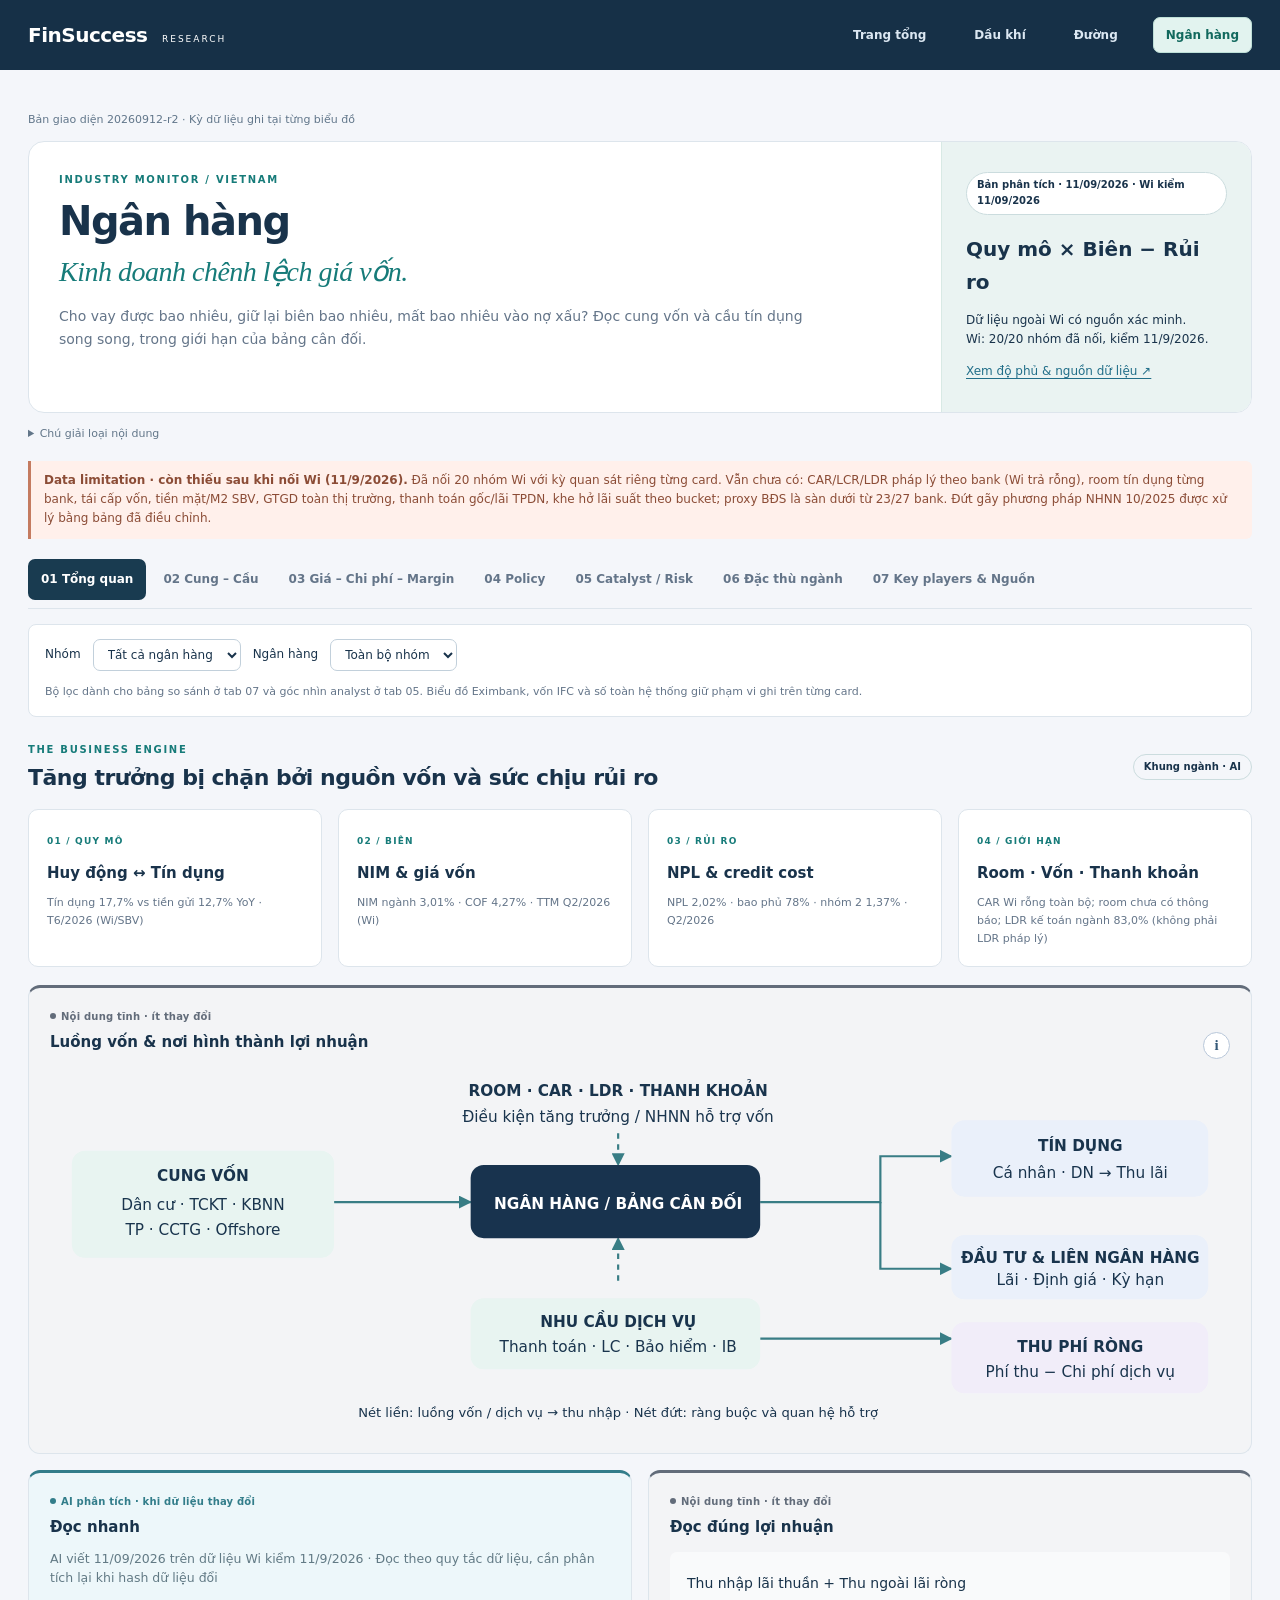
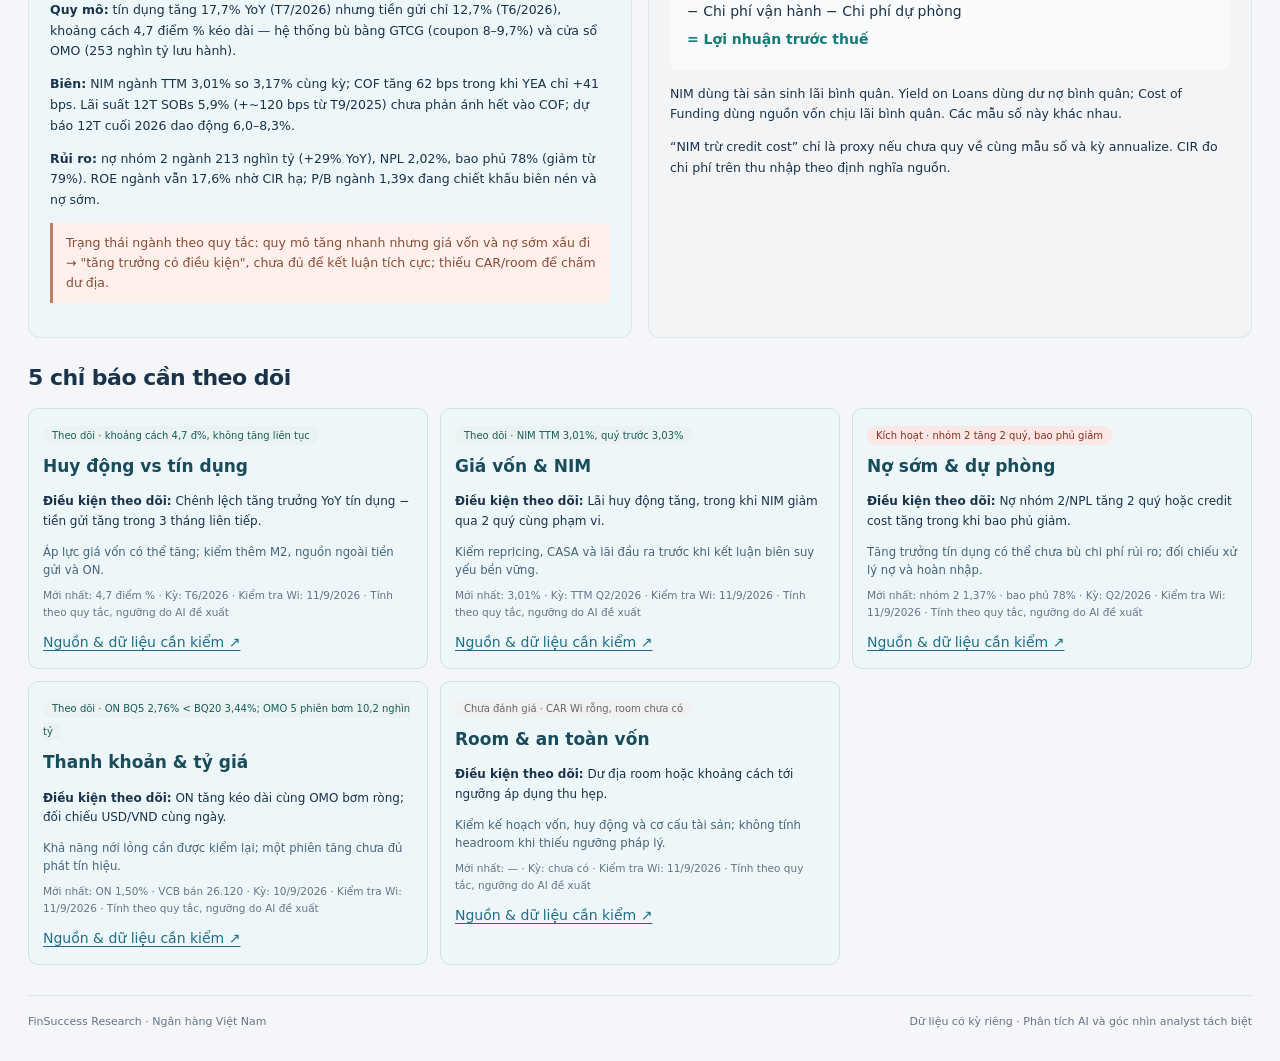
==== commit 1eb5d776: "Organize catalyst and risk tabs into concise signal boards" ====
--- a/Bank/index.html
+++ b/Bank/index.html
@@ -4,9 +4,10 @@
   <meta charset="utf-8"><meta name="viewport" content="width=device-width,initial-scale=1">
   <title>Ngân hàng | FinSuccess Industry Research</title>
   <link rel="stylesheet" href="../assets/site-navigation.css?v=54a3825f55f4">
-  <script src="../assets/site-navigation.js?v=9b367760d97e" data-release="20260912-r1"></script>
+  <script src="../assets/site-navigation.js?v=9b367760d97e" data-release="20260912-r2"></script>
   <link rel="stylesheet" href="../assets/bank-dashboard.css?v=d1e4b007a137">
   <link rel="stylesheet" href="../assets/dashboard-ui.css?v=46541cba0fd4">
+<link rel="stylesheet" href="../assets/catalyst-board.css?v=f0a0d8faa97d">
 </head>
 <body data-sector="bank">
 <a class="skip" href="#content">Đến nội dung phân tích</a>
@@ -91,4 +92,5 @@
 <noscript><p class="data-gap">Cần bật JavaScript để chuyển tab và xem biểu đồ. Số Wi nằm trong data/bank-wi-data.js và chỉ hiển thị khi có JavaScript.</p></noscript>
 <script src="../data/bank-public-data.js?v=acee1e92ccf7"></script><script src="../data/bank-wi-data.js?v=6679467647c3"></script><script src="../assets/bank-content.js?v=a0e5e524576d"></script><script src="../assets/bank-dashboard.js?v=a3ef18aa27c0"></script><script src="../assets/bank-wi.js?v=2452afc6fa10"></script><script src="../assets/sector-content.js?v=900113ed2650"></script><script src="../assets/chart-cards.js?v=f44a219020ee"></script>
 <script src="../assets/dashboard-ui.js?v=6b0822e725ed"></script>
+<script src="../assets/catalyst-board.js?v=aab58d673101"></script>
 </body></html>
--- a/assets/catalyst-board.css
+++ b/assets/catalyst-board.css
@@ -0,0 +1,42 @@
+/* Decision-first Catalyst/Risk views. Original evidence stays in scoped panels. */
+.thesis-board{margin:4px 0 20px;color:#203d52}
+.thesis-heading h2{font-size:25px;line-height:1.3;margin:0 0 7px}
+.thesis-heading p{font-size:13px;color:#6a7e8e;margin:0 0 16px;line-height:1.5}
+.thesis-view-tabs,.thesis-scenario-tabs{display:flex;gap:8px;flex-wrap:wrap;margin:12px 0 18px}
+.thesis-view-tabs{border-bottom:1px solid #dce6ed;padding-bottom:12px}
+.thesis-view-tabs button,.thesis-scenario-tabs button{font:600 12px/1.4 system-ui;padding:9px 15px;border:1px solid #d5e2e9;background:white;border-radius:7px;color:#4f6b7e;cursor:pointer}
+.thesis-view-tabs [aria-selected=true],.thesis-scenario-tabs [aria-selected=true]{background:#173f51;color:white;border-color:#173f51}
+.thesis-view[hidden],.thesis-signal[hidden],.thesis-scenario-panel[hidden]{display:none!important}
+.thesis-filter{display:flex;gap:10px;align-items:center;flex-wrap:wrap;margin:14px 0;font-size:12px}
+.thesis-filter label{font-weight:650}
+.thesis-filter select,.thesis-filter button{font:12px system-ui;border:1px solid #c8d9e0;background:white;color:#31586a;border-radius:6px;padding:8px 12px;cursor:pointer}
+.thesis-board .thesis-scope,.thesis-scope{font-size:11px;line-height:1.55;color:#69808c;margin:8px 0 14px}
+.thesis-signals{display:grid;grid-template-columns:repeat(2,minmax(0,1fr));gap:14px}
+.thesis-signal{padding:18px 20px;border:1px solid #dce6ed;border-radius:10px;background:white;min-width:0}
+.thesis-signal-top{display:flex;gap:10px;align-items:flex-start;justify-content:space-between}
+.thesis-signal h3{font-size:15px;line-height:1.4;margin:0 0 12px}
+.thesis-state{white-space:nowrap;background:#eaf2f5;color:#487386;border-radius:5px;padding:4px 7px;font-size:10px;font-weight:650}
+.thesis-signal[data-state=attention] .thesis-state{background:#fff0e6;color:#9a5730}
+.thesis-signal[data-state=unknown] .thesis-state{background:#f1f1ed;color:#777760}
+.thesis-metric{display:block;font-size:21px;line-height:1.45;color:#245966;letter-spacing:-.3px;overflow-wrap:anywhere}
+.thesis-period{display:block;font-size:11px;color:#6d8090;margin:5px 0 13px}
+.thesis-signal p{font-size:12px;line-height:1.6;margin:7px 0}
+.thesis-signal .thesis-limitation{font-size:11px;color:#8a7153;padding-top:7px;margin-top:10px;border-top:1px solid #edf0f1}
+.thesis-evidence-links{margin-top:12px;font-size:12px}
+.thesis-evidence-links summary{color:#237a75;font-weight:650;cursor:pointer;min-height:28px;width:fit-content}
+.thesis-evidence-links>div{display:flex;gap:8px;flex-wrap:wrap;padding-top:7px}
+.thesis-evidence-links a,.thesis-evidence-links button{font:11px/1.5 system-ui;border:1px solid #d5e5e7;border-radius:5px;color:#286c76;background:#f7fafb;padding:6px 9px;text-decoration:none;cursor:pointer}
+.thesis-assumption,.thesis-notice{font-size:11px;line-height:1.6;color:#758390;background:#f4f7f8;padding:10px 12px;border-radius:7px;margin:14px 0}
+.thesis-scenarios{padding:18px 20px;background:white;border:1px solid #dce6ed;border-radius:10px;margin:18px 0}
+.thesis-scenarios h3{font-size:16px;margin:0 0 8px}
+.thesis-scenario-tabs{margin:10px 0 14px}
+.thesis-scenario-panel p{font-size:12px;line-height:1.65;margin:7px 0}
+.thesis-scenario-panel>strong{display:block;font-size:17px;color:#3d6872;margin-bottom:10px}
+.thesis-bank-snapshot{font-size:12px;line-height:1.6;border-left:3px solid #a8cfcc;padding:10px 13px;background:#f1f7f6;margin:12px 0}
+.thesis-bank-snapshot small{display:block;color:#6e8290;font-size:11px;margin-top:5px}
+.thesis-view-tabs button:focus-visible,.thesis-scenario-tabs button:focus-visible,.thesis-filter select:focus-visible,.thesis-evidence-links summary:focus-visible{outline:3px solid #58a99c;outline-offset:3px}
+.thesis-view{min-width:0}
+.thesis-view .monitor-grid{margin-bottom:18px}
+.has-thesis-board .analyst-input{margin-top:15px}
+[id^=bank-],[id^=ch],.thesis-board{scroll-margin-top:90px}
+@media(max-width:700px){.thesis-signals{grid-template-columns:1fr;gap:12px}.thesis-heading h2{font-size:23px}.thesis-signal,.thesis-scenarios{padding:16px}.thesis-signal-top{gap:7px}.thesis-state{font-size:9px}.thesis-metric{font-size:20px}.thesis-view-tabs{gap:6px}.thesis-view-tabs button,.thesis-scenario-tabs button{font-size:11px;padding:9px 11px}.thesis-filter select{max-width:100%}[id^=bank-],[id^=ch],.thesis-board{scroll-margin-top:180px}}
